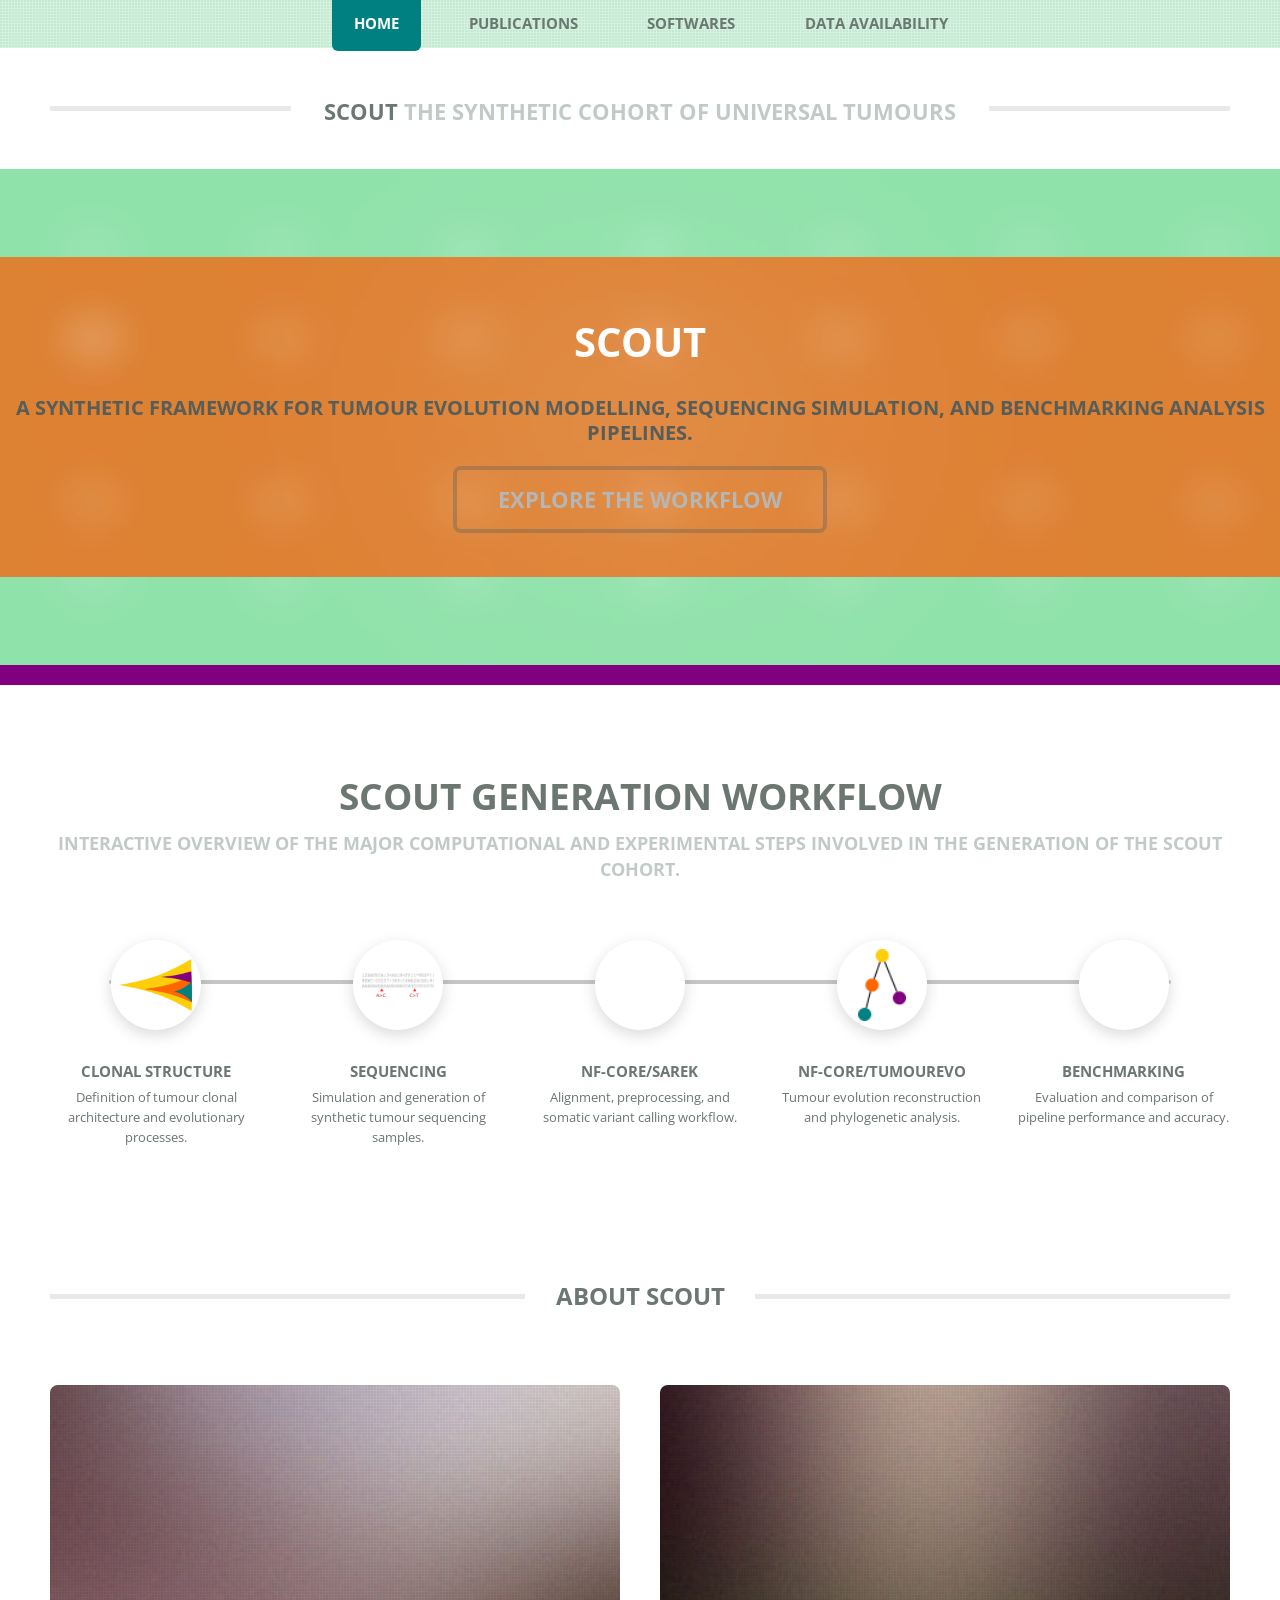
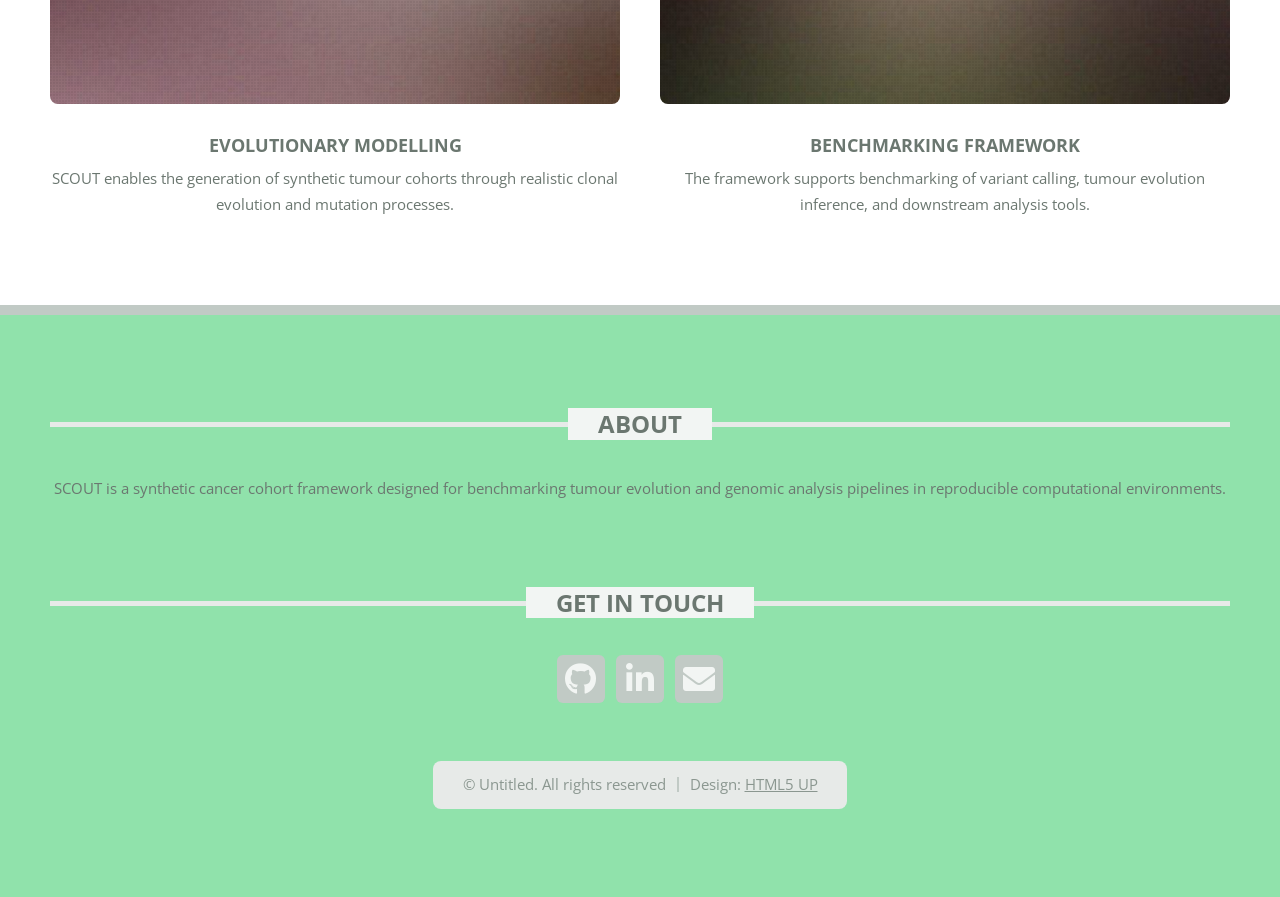
==== index.html @ dc5c005f "add new logo in softwares" ====
<!DOCTYPE HTML>
<!--
	TXT by HTML5 UP
	html5up.net
-->
<html>
	<head>
		<title>The Synthetic Cohort of Universal Tumours (SCOUT)</title>
		<meta charset="utf-8" />
		<meta name="viewport" content="width=device-width, initial-scale=1, user-scalable=no" />
		<link rel="stylesheet" href="assets/css/main.css" />

		<style>

			/* =========================
			   SCOUT Timeline
			========================= */

			.timeline {
				display: flex;
				justify-content: space-between;
				align-items: flex-start;
				position: relative;
				margin-top: 4em;
				margin-bottom: 2em;
				gap: 1em;
				flex-wrap: wrap;
			}

			.timeline::before {
				content: '';
				position: absolute;
				top: 40px;
				left: 5%;
				width: 90%;
				height: 4px;
				background: rgba(87, 93, 89, 0.35);
				z-index: 0;
				border-radius: 10px;
			}

			.timeline-step {
				position: relative;
				z-index: 1;
				width: 18%;
				text-align: center;
			}

			.timeline-step a {
				text-decoration: none;
				color: inherit;
				display: block;
			}

			.circle {
				width: 90px;
				height: 90px;
				margin: 0 auto 1em auto;
				border-radius: 50%;
				background: rgba(255, 255, 255);
				display: flex;
				align-items: center;
				justify-content: center;
				font-size: 2.2em;
				transition: all 0.3s ease;
				box-shadow: 0 5px 15px rgba(0,0,0,0.15);
			}
			.circle img {
				width: 80%;
				height: 80%;
				object-fit: contain;
				display: block;
			}

			.timeline-step:hover .circle {
				transform: translateY(-10px) scale(1.08);
				background: rgba(87, 93, 89, 0.7);
			}

			.timeline-step h3 {
				font-size: 1em;
				margin-bottom: 0.5em;
			}

			.timeline-step p {
				font-size: 0.9em;
				line-height: 1.5em;
			}

			/* Responsive */

			@media screen and (max-width: 980px) {

				.timeline {
					flex-direction: column;
					align-items: center;
				}

				.timeline::before {
					display: none;
				}

				.timeline-step {
					width: 100%;
					max-width: 400px;
					margin-bottom: 2em;
				}
			}

		</style>

	</head>

	<body class="homepage is-preload">

		<div id="page-wrapper">

			<!-- Header -->
			<header id="header">
				<div class="logo container">
					<div>
						<h1>
							<a href="index.html" id="logo">SCOUT</a>
						</h1>
						<p>The Synthetic Cohort of Universal Tumours</p>
					</div>
				</div>
			</header>

			<!-- Nav -->
			<nav id="nav">
				<ul>
					<li class="current"><a href="index.html">Home</a></li>
					<li><a href="publications.html">Publications</a></li>
					<li><a href="softwares.html">Softwares</a></li>
					<li><a href="data-avail.html">Data Availability</a></li>
					<!-- <li><a href="prova-sidebar.html">Pipeline</a></li> -->
				</ul>
			</nav>

			<!-- Banner -->
			<section id="banner">
				<div class="content">
					<h2>SCOUT</h2>
					<p>
						A synthetic framework for tumour evolution modelling,
						sequencing simulation, and benchmarking analysis pipelines.
					</p>

					<a href="#main" class="button scrolly">
						Explore the Workflow
					</a>
				</div>
			</section>

			<!-- Main -->
			<section id="main">

				<div class="container">

					<!-- Intro -->
					<section class="box highlight">

						<header>
							<h2>SCOUT Generation Workflow</h2>

							<p>
								Interactive overview of the major computational and
								experimental steps involved in the generation of
								the SCOUT cohort.
							</p>
						</header>

						<!-- Timeline -->
						<div class="timeline">

							<!-- Step 1 -->
							<div class="timeline-step">
								<a href="softwares.html" target="_blank">

									<div class="circle">
										<img src="images/icon_muller.png" alt="Clonal structure icon">
									</div>

									<h3>Clonal Structure</h3>

									<p>
										Definition of tumour clonal architecture
										and evolutionary processes.
									</p>

								</a>
							</div>

							<!-- Step 2 -->
							<div class="timeline-step">
								<a href="softwares.html" target="_blank">

									<div class="circle">
										<img src="images/fastq_icon.png" alt="Sequencing">
									</div>

									<h3>Sequencing</h3>

									<p>
										Simulation and generation of synthetic
										tumour sequencing samples.
									</p>

								</a>
							</div>

							<!-- Step 3 -->
							<div class="timeline-step">
								<a href="https://nf-co.re/sarek" target="_blank">

									<div class="circle"></div>

									<h3>nf-core/sarek</h3>

									<p>
										Alignment, preprocessing, and
										somatic variant calling workflow.
									</p>

								</a>
							</div>

							<!-- Step 4 -->
							<div class="timeline-step">
								<a href="https://github.com/nf-core/tumourevo" target="_blank">

									<div class="circle">
										<img src="images/clone_tree_icon.png" alt="Clone tree tumourevo">
									</div>

									<h3>nf-core/tumourevo</h3>

									<p>
										Tumour evolution reconstruction
										and phylogenetic analysis.
									</p>

								</a>
							</div>

							<!-- Step 5 -->
							<div class="timeline-step">
								<a href="softwares.html" target="_blank">

									<div class="circle"></div>

									<h3>Benchmarking</h3>

									<p>
										Evaluation and comparison of
										pipeline performance and accuracy.
									</p>

								</a>
							</div>

						</div>

					</section>

					<!-- Additional Info -->
					<section class="box features">

						<h2 class="major">
							<span>About SCOUT</span>
						</h2>

						<div class="row">

							<div class="col-6 col-12-medium">

								<section class="box feature">

									<a href="#" class="image featured">
										<img src="images/pic01.jpg" alt="" />
									</a>

									<h3>Evolutionary Modelling</h3>

									<p>
										SCOUT enables the generation of synthetic tumour cohorts
										through realistic clonal evolution and mutation processes.
									</p>

								</section>

							</div>

							<div class="col-6 col-12-medium">

								<section class="box feature">

									<a href="#" class="image featured">
										<img src="images/pic02.jpg" alt="" />
									</a>

									<h3>Benchmarking Framework</h3>

									<p>
										The framework supports benchmarking of variant calling,
										tumour evolution inference, and downstream analysis tools.
									</p>

								</section>

							</div>

						</div>

					</section>

				</div>

			</section>

			<!-- Footer -->
			<footer id="footer">

				<div class="container">

					<div class="row gtr-200">

						<div class="col-12">

							<section>

								<h2 class="major">
									<span>About</span>
								</h2>

								<p>
									SCOUT is a synthetic cancer cohort framework designed
									for benchmarking tumour evolution and genomic analysis
									pipelines in reproducible computational environments.
								</p>

							</section>

						</div>

						<div class="col-12">

							<section>

								<h2 class="major">
									<span>Get in Touch</span>
								</h2>

								<ul class="contact">

									<li>
										<a class="icon brands fa-github"
										   href="https://github.com/"
										   target="_blank">
											<span class="label">GitHub</span>
										</a>
									</li>

									<li>
										<a class="icon brands fa-linkedin-in"
										   href="#"
										   target="_blank">
											<span class="label">LinkedIn</span>
										</a>
									</li>

									<li>
										<a class="icon solid fa-envelope"
										   href="mailto:your@email.com">
											<span class="label">Email</span>
										</a>
									</li>

								</ul>

							</section>

						</div>

					</div>

					<!-- Copyright -->
						<div id="copyright">
							<ul class="menu">
								<li>&copy; Untitled. All rights reserved</li><li>Design: <a href="http://html5up.net">HTML5 UP</a></li>
							</ul>
						</div>

				</div>

			</footer>

		</div>

		<!-- Scripts -->
		<script src="assets/js/jquery.min.js"></script>
		<script src="assets/js/jquery.dropotron.min.js"></script>
		<script src="assets/js/jquery.scrolly.min.js"></script>
		<script src="assets/js/browser.min.js"></script>
		<script src="assets/js/breakpoints.min.js"></script>
		<script src="assets/js/util.js"></script>
		<script src="assets/js/main.js"></script>

	</body>
</html>
---- assets/css/main.css ----
@import url("fontawesome-all.min.css");
@import url("https://fonts.googleapis.com/css?family=Open+Sans:400,400italic,700,700italic|Open+Sans+Condensed:700");

/*
	TXT by HTML5 UP
	html5up.net | @ajlkn
	Free for personal and commercial use under the CCA 3.0 license (html5up.net/license)
*/

html, body, div, span, applet, object,
iframe, h1, h2, h3, h4, h5, h6, p, blockquote,
pre, a, abbr, acronym, address, big, cite,
code, del, dfn, em, img, ins, kbd, q, s, samp,
small, strike, strong, sub, sup, tt, var, b,
u, i, center, dl, dt, dd, ol, ul, li, fieldset,
form, label, legend, table, caption, tbody,
tfoot, thead, tr, th, td, article, aside,
canvas, details, embed, figure, figcaption,
footer, header, hgroup, menu, nav, output, ruby,
section, summary, time, mark, audio, video {
	margin: 0;
	padding: 0;
	border: 0;
	font-size: 100%;
	font: inherit;
	vertical-align: baseline;}

article, aside, details, figcaption, figure,
footer, header, hgroup, menu, nav, section {
	display: block;}

body {
	line-height: 1;
}

ol, ul {
	list-style: none;
}

blockquote, q {
	quotes: none;
}

	blockquote:before, blockquote:after, q:before, q:after {
		content: '';
		content: none;
	}

table {
	border-collapse: collapse;
	border-spacing: 0;
}

body {
	-webkit-text-size-adjust: none;
}

mark {
	background-color: transparent;
	color: inherit;
}

input::-moz-focus-inner {
	border: 0;
	padding: 0;
}

input, select, textarea {
	-moz-appearance: none;
	-webkit-appearance: none;
	-ms-appearance: none;
	appearance: none;
}

/* Basic */

	html {
		box-sizing: border-box;
	}

	*, *:before, *:after {
		box-sizing: inherit;
	}

	body {
		/* color of the entire page background */
		background: #90e2ab;
	}

		body.is-preload *, body.is-preload *:before, body.is-preload *:after {
			-moz-animation: none !important;
			-webkit-animation: none !important;
			-ms-animation: none !important;
			animation: none !important;
			-moz-transition: none !important;
			-webkit-transition: none !important;
			-ms-transition: none !important;
			transition: none !important;
		}

	body, input, textarea, select {
		font-family: 'Open Sans', sans-serif;
		font-weight: 400;
		color: #6b7770;
		font-size: 13pt;
		line-height: 2em;
	}

	h1, h2, h3, h4, h5, h6 {
		font-family: 'Open Sans Condensed', sans-serif;
		font-weight: 700;
		text-transform: uppercase;
		color: #6b7770;
		margin: 0 0 0.5em 0;
		line-height: 1.3;
	}

	h1 a, h2 a, h3 a, h4 a, h5 a, h6 a {
		text-decoration: none;
		color: inherit;
	}

	h2 {
		font-size: 1.65em;
	}

		h2.major {
			position: relative;
			border-top: solid 5px #e7eae8;
			font-size: 1.65em;
			text-align: center;
			margin: 0 0 3em 0;
			top: 0.775em;
		}

			h2.major span {
				background: #fff;
				position: relative;
				display: inline-block;
				top: -0.775em;
				padding: 0 1.25em 0 1.25em;
			}

	h3, h4 {
		font-size: 1.25em;
	}

	a {
		color: #006376;
		text-decoration: underline;
	}

		a:hover {
			text-decoration: none;
		}

	b, strong {
		font-weight: 700;
		color: #6b7770;
	}

	i, em {
		font-style: italic;
	}

	br.clear {
		clear: both;
	}

	sub {
		position: relative;
		top: 0.5em;
		font-size: 0.8em;
	}

	sup {
		position: relative;
		top: -0.5em;
		font-size: 0.8em;
	}

	hr {
		border: 0;
		border-top: solid 2px #E7EAE8;
		margin: 0 0 3em 0;
	}

	blockquote {
		border-left: solid 5px #E7EAE8;
		padding: 1em 0 1em 1.5em;
		font-style: italic;
	}

	p, ul, ol, dl, table {
		margin-bottom: 3em;
	}

/* Section/Article */

	section, article {
		margin-bottom: 6em;
	}

		section > :last-child, section:last-child, article > :last-child, article:last-child {
			margin-bottom: 0;
		}

	header > p {
		display: block;
		font-family: 'Open Sans Condensed', sans-serif;
		font-weight: 700;
		text-transform: uppercase;
		color: #c1cac5;
	}

/* Container */

	.container {
		margin: 0 auto;
		max-width: 100%;
		width: 64em;
	}

		@media screen and (max-width: 1680px) {

			.container {
				width: 75em;
			}

		}

		@media screen and (max-width: 1280px) {

			.container {
				width: calc(100% - 100px);
			}

		}

		@media screen and (max-width: 980px) {

			.container {
				width: calc(100% - 100px);
			}

		}

		@media screen and (max-width: 736px) {

			.container {
				width: calc(100% - 40px);
			}

		}

		@media screen and (max-width: 360px) {

			.container {
				width: calc(100% - 30px);
			}

		}

/* Row */

	.row {
		display: flex;
		flex-wrap: wrap;
		box-sizing: border-box;
		align-items: stretch;
	}

		.row > * {
			box-sizing: border-box;
		}

		.row.gtr-uniform > * > :last-child {
			margin-bottom: 0;
		}

		.row.aln-left {
			justify-content: flex-start;
		}

		.row.aln-center {
			justify-content: center;
		}

		.row.aln-right {
			justify-content: flex-end;
		}

		.row.aln-top {
			align-items: flex-start;
		}

		.row.aln-middle {
			align-items: center;
		}

		.row.aln-bottom {
			align-items: flex-end;
		}

		.row > .imp {
			order: -1;
		}

		.row > .col-1 {
			width: 8.33333%;
		}

		.row > .off-1 {
			margin-left: 8.33333%;
		}

		.row > .col-2 {
			width: 16.66667%;
		}

		.row > .off-2 {
			margin-left: 16.66667%;
		}

		.row > .col-3 {
			width: 25%;
		}

		.row > .off-3 {
			margin-left: 25%;
		}

		.row > .col-4 {
			width: 33.33333%;
		}

		.row > .off-4 {
			margin-left: 33.33333%;
		}

		.row > .col-5 {
			width: 41.66667%;
		}

		.row > .off-5 {
			margin-left: 41.66667%;
		}

		.row > .col-6 {
			width: 50%;
		}

		.row > .off-6 {
			margin-left: 50%;
		}

		.row > .col-7 {
			width: 58.33333%;
		}

		.row > .off-7 {
			margin-left: 58.33333%;
		}

		.row > .col-8 {
			width: 66.66667%;
		}

		.row > .off-8 {
			margin-left: 66.66667%;
		}

		.row > .col-9 {
			width: 75%;
		}

		.row > .off-9 {
			margin-left: 75%;
		}

		.row > .col-10 {
			width: 83.33333%;
		}

		.row > .off-10 {
			margin-left: 83.33333%;
		}

		.row > .col-11 {
			width: 91.66667%;
		}

		.row > .off-11 {
			margin-left: 91.66667%;
		}

		.row > .col-12 {
			width: 100%;
		}

		.row > .off-12 {
			margin-left: 100%;
		}

		.row.gtr-0 {
			margin-top: 0px;
			margin-left: 0px;
		}

			.row.gtr-0 > * {
				padding: 0px 0 0 0px;
			}

			.row.gtr-0.gtr-uniform {
				margin-top: 0px;
			}

				.row.gtr-0.gtr-uniform > * {
					padding-top: 0px;
				}

		.row.gtr-25 {
			margin-top: -12.5px;
			margin-left: -12.5px;
		}

			.row.gtr-25 > * {
				padding: 12.5px 0 0 12.5px;
			}

			.row.gtr-25.gtr-uniform {
				margin-top: -12.5px;
			}

				.row.gtr-25.gtr-uniform > * {
					padding-top: 12.5px;
				}

		.row.gtr-50 {
			margin-top: -25px;
			margin-left: -25px;
		}

			.row.gtr-50 > * {
				padding: 25px 0 0 25px;
			}

			.row.gtr-50.gtr-uniform {
				margin-top: -25px;
			}

				.row.gtr-50.gtr-uniform > * {
					padding-top: 25px;
				}

		.row {
			margin-top: -50px;
			margin-left: -50px;
		}

			.row > * {
				padding: 50px 0 0 50px;
			}

			.row.gtr-uniform {
				margin-top: -50px;
			}

				.row.gtr-uniform > * {
					padding-top: 50px;
				}

		.row.gtr-150 {
			margin-top: -75px;
			margin-left: -75px;
		}

			.row.gtr-150 > * {
				padding: 75px 0 0 75px;
			}

			.row.gtr-150.gtr-uniform {
				margin-top: -75px;
			}

				.row.gtr-150.gtr-uniform > * {
					padding-top: 75px;
				}

		.row.gtr-200 {
			margin-top: -100px;
			margin-left: -100px;
		}

			.row.gtr-200 > * {
				padding: 100px 0 0 100px;
			}

			.row.gtr-200.gtr-uniform {
				margin-top: -100px;
			}

				.row.gtr-200.gtr-uniform > * {
					padding-top: 100px;
				}

		@media screen and (max-width: 1680px) {

			.row {
				display: flex;
				flex-wrap: wrap;
				box-sizing: border-box;
				align-items: stretch;
			}

				.row > * {
					box-sizing: border-box;
				}

				.row.gtr-uniform > * > :last-child {
					margin-bottom: 0;
				}

				.row.aln-left {
					justify-content: flex-start;
				}

				.row.aln-center {
					justify-content: center;
				}

				.row.aln-right {
					justify-content: flex-end;
				}

				.row.aln-top {
					align-items: flex-start;
				}

				.row.aln-middle {
					align-items: center;
				}

				.row.aln-bottom {
					align-items: flex-end;
				}

				.row > .imp-xlarge {
					order: -1;
				}

				.row > .col-1-xlarge {
					width: 8.33333%;
				}

				.row > .off-1-xlarge {
					margin-left: 8.33333%;
				}

				.row > .col-2-xlarge {
					width: 16.66667%;
				}

				.row > .off-2-xlarge {
					margin-left: 16.66667%;
				}

				.row > .col-3-xlarge {
					width: 25%;
				}

				.row > .off-3-xlarge {
					margin-left: 25%;
				}

				.row > .col-4-xlarge {
					width: 33.33333%;
				}

				.row > .off-4-xlarge {
					margin-left: 33.33333%;
				}

				.row > .col-5-xlarge {
					width: 41.66667%;
				}

				.row > .off-5-xlarge {
					margin-left: 41.66667%;
				}

				.row > .col-6-xlarge {
					width: 50%;
				}

				.row > .off-6-xlarge {
					margin-left: 50%;
				}

				.row > .col-7-xlarge {
					width: 58.33333%;
				}

				.row > .off-7-xlarge {
					margin-left: 58.33333%;
				}

				.row > .col-8-xlarge {
					width: 66.66667%;
				}

				.row > .off-8-xlarge {
					margin-left: 66.66667%;
				}

				.row > .col-9-xlarge {
					width: 75%;
				}

				.row > .off-9-xlarge {
					margin-left: 75%;
				}

				.row > .col-10-xlarge {
					width: 83.33333%;
				}

				.row > .off-10-xlarge {
					margin-left: 83.33333%;
				}

				.row > .col-11-xlarge {
					width: 91.66667%;
				}

				.row > .off-11-xlarge {
					margin-left: 91.66667%;
				}

				.row > .col-12-xlarge {
					width: 100%;
				}

				.row > .off-12-xlarge {
					margin-left: 100%;
				}

				.row.gtr-0 {
					margin-top: 0px;
					margin-left: 0px;
				}

					.row.gtr-0 > * {
						padding: 0px 0 0 0px;
					}

					.row.gtr-0.gtr-uniform {
						margin-top: 0px;
					}

						.row.gtr-0.gtr-uniform > * {
							padding-top: 0px;
						}

				.row.gtr-25 {
					margin-top: -12.5px;
					margin-left: -12.5px;
				}

					.row.gtr-25 > * {
						padding: 12.5px 0 0 12.5px;
					}

					.row.gtr-25.gtr-uniform {
						margin-top: -12.5px;
					}

						.row.gtr-25.gtr-uniform > * {
							padding-top: 12.5px;
						}

				.row.gtr-50 {
					margin-top: -25px;
					margin-left: -25px;
				}

					.row.gtr-50 > * {
						padding: 25px 0 0 25px;
					}

					.row.gtr-50.gtr-uniform {
						margin-top: -25px;
					}

						.row.gtr-50.gtr-uniform > * {
							padding-top: 25px;
						}

				.row {
					margin-top: -50px;
					margin-left: -50px;
				}

					.row > * {
						padding: 50px 0 0 50px;
					}

					.row.gtr-uniform {
						margin-top: -50px;
					}

						.row.gtr-uniform > * {
							padding-top: 50px;
						}

				.row.gtr-150 {
					margin-top: -75px;
					margin-left: -75px;
				}

					.row.gtr-150 > * {
						padding: 75px 0 0 75px;
					}

					.row.gtr-150.gtr-uniform {
						margin-top: -75px;
					}

						.row.gtr-150.gtr-uniform > * {
							padding-top: 75px;
						}

				.row.gtr-200 {
					margin-top: -100px;
					margin-left: -100px;
				}

					.row.gtr-200 > * {
						padding: 100px 0 0 100px;
					}

					.row.gtr-200.gtr-uniform {
						margin-top: -100px;
					}

						.row.gtr-200.gtr-uniform > * {
							padding-top: 100px;
						}

		}

		@media screen and (max-width: 1280px) {

			.row {
				display: flex;
				flex-wrap: wrap;
				box-sizing: border-box;
				align-items: stretch;
			}

				.row > * {
					box-sizing: border-box;
				}

				.row.gtr-uniform > * > :last-child {
					margin-bottom: 0;
				}

				.row.aln-left {
					justify-content: flex-start;
				}

				.row.aln-center {
					justify-content: center;
				}

				.row.aln-right {
					justify-content: flex-end;
				}

				.row.aln-top {
					align-items: flex-start;
				}

				.row.aln-middle {
					align-items: center;
				}

				.row.aln-bottom {
					align-items: flex-end;
				}

				.row > .imp-large {
					order: -1;
				}

				.row > .col-1-large {
					width: 8.33333%;
				}

				.row > .off-1-large {
					margin-left: 8.33333%;
				}

				.row > .col-2-large {
					width: 16.66667%;
				}

				.row > .off-2-large {
					margin-left: 16.66667%;
				}

				.row > .col-3-large {
					width: 25%;
				}

				.row > .off-3-large {
					margin-left: 25%;
				}

				.row > .col-4-large {
					width: 33.33333%;
				}

				.row > .off-4-large {
					margin-left: 33.33333%;
				}

				.row > .col-5-large {
					width: 41.66667%;
				}

				.row > .off-5-large {
					margin-left: 41.66667%;
				}

				.row > .col-6-large {
					width: 50%;
				}

				.row > .off-6-large {
					margin-left: 50%;
				}

				.row > .col-7-large {
					width: 58.33333%;
				}

				.row > .off-7-large {
					margin-left: 58.33333%;
				}

				.row > .col-8-large {
					width: 66.66667%;
				}

				.row > .off-8-large {
					margin-left: 66.66667%;
				}

				.row > .col-9-large {
					width: 75%;
				}

				.row > .off-9-large {
					margin-left: 75%;
				}

				.row > .col-10-large {
					width: 83.33333%;
				}

				.row > .off-10-large {
					margin-left: 83.33333%;
				}

				.row > .col-11-large {
					width: 91.66667%;
				}

				.row > .off-11-large {
					margin-left: 91.66667%;
				}

				.row > .col-12-large {
					width: 100%;
				}

				.row > .off-12-large {
					margin-left: 100%;
				}

				.row.gtr-0 {
					margin-top: 0px;
					margin-left: 0px;
				}

					.row.gtr-0 > * {
						padding: 0px 0 0 0px;
					}

					.row.gtr-0.gtr-uniform {
						margin-top: 0px;
					}

						.row.gtr-0.gtr-uniform > * {
							padding-top: 0px;
						}

				.row.gtr-25 {
					margin-top: -10px;
					margin-left: -10px;
				}

					.row.gtr-25 > * {
						padding: 10px 0 0 10px;
					}

					.row.gtr-25.gtr-uniform {
						margin-top: -10px;
					}

						.row.gtr-25.gtr-uniform > * {
							padding-top: 10px;
						}

				.row.gtr-50 {
					margin-top: -20px;
					margin-left: -20px;
				}

					.row.gtr-50 > * {
						padding: 20px 0 0 20px;
					}

					.row.gtr-50.gtr-uniform {
						margin-top: -20px;
					}

						.row.gtr-50.gtr-uniform > * {
							padding-top: 20px;
						}

				.row {
					margin-top: -40px;
					margin-left: -40px;
				}

					.row > * {
						padding: 40px 0 0 40px;
					}

					.row.gtr-uniform {
						margin-top: -40px;
					}

						.row.gtr-uniform > * {
							padding-top: 40px;
						}

				.row.gtr-150 {
					margin-top: -60px;
					margin-left: -60px;
				}

					.row.gtr-150 > * {
						padding: 60px 0 0 60px;
					}

					.row.gtr-150.gtr-uniform {
						margin-top: -60px;
					}

						.row.gtr-150.gtr-uniform > * {
							padding-top: 60px;
						}

				.row.gtr-200 {
					margin-top: -80px;
					margin-left: -80px;
				}

					.row.gtr-200 > * {
						padding: 80px 0 0 80px;
					}

					.row.gtr-200.gtr-uniform {
						margin-top: -80px;
					}

						.row.gtr-200.gtr-uniform > * {
							padding-top: 80px;
						}

		}

		@media screen and (max-width: 980px) {

			.row {
				display: flex;
				flex-wrap: wrap;
				box-sizing: border-box;
				align-items: stretch;
			}

				.row > * {
					box-sizing: border-box;
				}

				.row.gtr-uniform > * > :last-child {
					margin-bottom: 0;
				}

				.row.aln-left {
					justify-content: flex-start;
				}

				.row.aln-center {
					justify-content: center;
				}

				.row.aln-right {
					justify-content: flex-end;
				}

				.row.aln-top {
					align-items: flex-start;
				}

				.row.aln-middle {
					align-items: center;
				}

				.row.aln-bottom {
					align-items: flex-end;
				}

				.row > .imp-medium {
					order: -1;
				}

				.row > .col-1-medium {
					width: 8.33333%;
				}

				.row > .off-1-medium {
					margin-left: 8.33333%;
				}

				.row > .col-2-medium {
					width: 16.66667%;
				}

				.row > .off-2-medium {
					margin-left: 16.66667%;
				}

				.row > .col-3-medium {
					width: 25%;
				}

				.row > .off-3-medium {
					margin-left: 25%;
				}

				.row > .col-4-medium {
					width: 33.33333%;
				}

				.row > .off-4-medium {
					margin-left: 33.33333%;
				}

				.row > .col-5-medium {
					width: 41.66667%;
				}

				.row > .off-5-medium {
					margin-left: 41.66667%;
				}

				.row > .col-6-medium {
					width: 50%;
				}

				.row > .off-6-medium {
					margin-left: 50%;
				}

				.row > .col-7-medium {
					width: 58.33333%;
				}

				.row > .off-7-medium {
					margin-left: 58.33333%;
				}

				.row > .col-8-medium {
					width: 66.66667%;
				}

				.row > .off-8-medium {
					margin-left: 66.66667%;
				}

				.row > .col-9-medium {
					width: 75%;
				}

				.row > .off-9-medium {
					margin-left: 75%;
				}

				.row > .col-10-medium {
					width: 83.33333%;
				}

				.row > .off-10-medium {
					margin-left: 83.33333%;
				}

				.row > .col-11-medium {
					width: 91.66667%;
				}

				.row > .off-11-medium {
					margin-left: 91.66667%;
				}

				.row > .col-12-medium {
					width: 100%;
				}

				.row > .off-12-medium {
					margin-left: 100%;
				}

				.row.gtr-0 {
					margin-top: 0px;
					margin-left: 0px;
				}

					.row.gtr-0 > * {
						padding: 0px 0 0 0px;
					}

					.row.gtr-0.gtr-uniform {
						margin-top: 0px;
					}

						.row.gtr-0.gtr-uniform > * {
							padding-top: 0px;
						}

				.row.gtr-25 {
					margin-top: -12.5px;
					margin-left: -12.5px;
				}

					.row.gtr-25 > * {
						padding: 12.5px 0 0 12.5px;
					}

					.row.gtr-25.gtr-uniform {
						margin-top: -12.5px;
					}

						.row.gtr-25.gtr-uniform > * {
							padding-top: 12.5px;
						}

				.row.gtr-50 {
					margin-top: -25px;
					margin-left: -25px;
				}

					.row.gtr-50 > * {
						padding: 25px 0 0 25px;
					}

					.row.gtr-50.gtr-uniform {
						margin-top: -25px;
					}

						.row.gtr-50.gtr-uniform > * {
							padding-top: 25px;
						}

				.row {
					margin-top: -50px;
					margin-left: -50px;
				}

					.row > * {
						padding: 50px 0 0 50px;
					}

					.row.gtr-uniform {
						margin-top: -50px;
					}

						.row.gtr-uniform > * {
							padding-top: 50px;
						}

				.row.gtr-150 {
					margin-top: -75px;
					margin-left: -75px;
				}

					.row.gtr-150 > * {
						padding: 75px 0 0 75px;
					}

					.row.gtr-150.gtr-uniform {
						margin-top: -75px;
					}

						.row.gtr-150.gtr-uniform > * {
							padding-top: 75px;
						}

				.row.gtr-200 {
					margin-top: -100px;
					margin-left: -100px;
				}

					.row.gtr-200 > * {
						padding: 100px 0 0 100px;
					}

					.row.gtr-200.gtr-uniform {
						margin-top: -100px;
					}

						.row.gtr-200.gtr-uniform > * {
							padding-top: 100px;
						}

		}

		@media screen and (max-width: 736px) {

			.row {
				display: flex;
				flex-wrap: wrap;
				box-sizing: border-box;
				align-items: stretch;
			}

				.row > * {
					box-sizing: border-box;
				}

				.row.gtr-uniform > * > :last-child {
					margin-bottom: 0;
				}

				.row.aln-left {
					justify-content: flex-start;
				}

				.row.aln-center {
					justify-content: center;
				}

				.row.aln-right {
					justify-content: flex-end;
				}

				.row.aln-top {
					align-items: flex-start;
				}

				.row.aln-middle {
					align-items: center;
				}

				.row.aln-bottom {
					align-items: flex-end;
				}

				.row > .imp-small {
					order: -1;
				}

				.row > .col-1-small {
					width: 8.33333%;
				}

				.row > .off-1-small {
					margin-left: 8.33333%;
				}

				.row > .col-2-small {
					width: 16.66667%;
				}

				.row > .off-2-small {
					margin-left: 16.66667%;
				}

				.row > .col-3-small {
					width: 25%;
				}

				.row > .off-3-small {
					margin-left: 25%;
				}

				.row > .col-4-small {
					width: 33.33333%;
				}

				.row > .off-4-small {
					margin-left: 33.33333%;
				}

				.row > .col-5-small {
					width: 41.66667%;
				}

				.row > .off-5-small {
					margin-left: 41.66667%;
				}

				.row > .col-6-small {
					width: 50%;
				}

				.row > .off-6-small {
					margin-left: 50%;
				}

				.row > .col-7-small {
					width: 58.33333%;
				}

				.row > .off-7-small {
					margin-left: 58.33333%;
				}

				.row > .col-8-small {
					width: 66.66667%;
				}

				.row > .off-8-small {
					margin-left: 66.66667%;
				}

				.row > .col-9-small {
					width: 75%;
				}

				.row > .off-9-small {
					margin-left: 75%;
				}

				.row > .col-10-small {
					width: 83.33333%;
				}

				.row > .off-10-small {
					margin-left: 83.33333%;
				}

				.row > .col-11-small {
					width: 91.66667%;
				}

				.row > .off-11-small {
					margin-left: 91.66667%;
				}

				.row > .col-12-small {
					width: 100%;
				}

				.row > .off-12-small {
					margin-left: 100%;
				}

				.row.gtr-0 {
					margin-top: 0px;
					margin-left: 0px;
				}

					.row.gtr-0 > * {
						padding: 0px 0 0 0px;
					}

					.row.gtr-0.gtr-uniform {
						margin-top: 0px;
					}

						.row.gtr-0.gtr-uniform > * {
							padding-top: 0px;
						}

				.row.gtr-25 {
					margin-top: -5px;
					margin-left: -5px;
				}

					.row.gtr-25 > * {
						padding: 5px 0 0 5px;
					}

					.row.gtr-25.gtr-uniform {
						margin-top: -5px;
					}

						.row.gtr-25.gtr-uniform > * {
							padding-top: 5px;
						}

				.row.gtr-50 {
					margin-top: -10px;
					margin-left: -10px;
				}

					.row.gtr-50 > * {
						padding: 10px 0 0 10px;
					}

					.row.gtr-50.gtr-uniform {
						margin-top: -10px;
					}

						.row.gtr-50.gtr-uniform > * {
							padding-top: 10px;
						}

				.row {
					margin-top: -20px;
					margin-left: -20px;
				}

					.row > * {
						padding: 20px 0 0 20px;
					}

					.row.gtr-uniform {
						margin-top: -20px;
					}

						.row.gtr-uniform > * {
							padding-top: 20px;
						}

				.row.gtr-150 {
					margin-top: -30px;
					margin-left: -30px;
				}

					.row.gtr-150 > * {
						padding: 30px 0 0 30px;
					}

					.row.gtr-150.gtr-uniform {
						margin-top: -30px;
					}

						.row.gtr-150.gtr-uniform > * {
							padding-top: 30px;
						}

				.row.gtr-200 {
					margin-top: -40px;
					margin-left: -40px;
				}

					.row.gtr-200 > * {
						padding: 40px 0 0 40px;
					}

					.row.gtr-200.gtr-uniform {
						margin-top: -40px;
					}

						.row.gtr-200.gtr-uniform > * {
							padding-top: 40px;
						}

		}

		@media screen and (max-width: 360px) {

			.row {
				display: flex;
				flex-wrap: wrap;
				box-sizing: border-box;
				align-items: stretch;
			}

				.row > * {
					box-sizing: border-box;
				}

				.row.gtr-uniform > * > :last-child {
					margin-bottom: 0;
				}

				.row.aln-left {
					justify-content: flex-start;
				}

				.row.aln-center {
					justify-content: center;
				}

				.row.aln-right {
					justify-content: flex-end;
				}

				.row.aln-top {
					align-items: flex-start;
				}

				.row.aln-middle {
					align-items: center;
				}

				.row.aln-bottom {
					align-items: flex-end;
				}

				.row > .imp-xsmall {
					order: -1;
				}

				.row > .col-1-xsmall {
					width: 8.33333%;
				}

				.row > .off-1-xsmall {
					margin-left: 8.33333%;
				}

				.row > .col-2-xsmall {
					width: 16.66667%;
				}

				.row > .off-2-xsmall {
					margin-left: 16.66667%;
				}

				.row > .col-3-xsmall {
					width: 25%;
				}

				.row > .off-3-xsmall {
					margin-left: 25%;
				}

				.row > .col-4-xsmall {
					width: 33.33333%;
				}

				.row > .off-4-xsmall {
					margin-left: 33.33333%;
				}

				.row > .col-5-xsmall {
					width: 41.66667%;
				}

				.row > .off-5-xsmall {
					margin-left: 41.66667%;
				}

				.row > .col-6-xsmall {
					width: 50%;
				}

				.row > .off-6-xsmall {
					margin-left: 50%;
				}

				.row > .col-7-xsmall {
					width: 58.33333%;
				}

				.row > .off-7-xsmall {
					margin-left: 58.33333%;
				}

				.row > .col-8-xsmall {
					width: 66.66667%;
				}

				.row > .off-8-xsmall {
					margin-left: 66.66667%;
				}

				.row > .col-9-xsmall {
					width: 75%;
				}

				.row > .off-9-xsmall {
					margin-left: 75%;
				}

				.row > .col-10-xsmall {
					width: 83.33333%;
				}

				.row > .off-10-xsmall {
					margin-left: 83.33333%;
				}

				.row > .col-11-xsmall {
					width: 91.66667%;
				}

				.row > .off-11-xsmall {
					margin-left: 91.66667%;
				}

				.row > .col-12-xsmall {
					width: 100%;
				}

				.row > .off-12-xsmall {
					margin-left: 100%;
				}

				.row.gtr-0 {
					margin-top: 0px;
					margin-left: 0px;
				}

					.row.gtr-0 > * {
						padding: 0px 0 0 0px;
					}

					.row.gtr-0.gtr-uniform {
						margin-top: 0px;
					}

						.row.gtr-0.gtr-uniform > * {
							padding-top: 0px;
						}

				.row.gtr-25 {
					margin-top: -3.75px;
					margin-left: -3.75px;
				}

					.row.gtr-25 > * {
						padding: 3.75px 0 0 3.75px;
					}

					.row.gtr-25.gtr-uniform {
						margin-top: -3.75px;
					}

						.row.gtr-25.gtr-uniform > * {
							padding-top: 3.75px;
						}

				.row.gtr-50 {
					margin-top: -7.5px;
					margin-left: -7.5px;
				}

					.row.gtr-50 > * {
						padding: 7.5px 0 0 7.5px;
					}

					.row.gtr-50.gtr-uniform {
						margin-top: -7.5px;
					}

						.row.gtr-50.gtr-uniform > * {
							padding-top: 7.5px;
						}

				.row {
					margin-top: -15px;
					margin-left: -15px;
				}

					.row > * {
						padding: 15px 0 0 15px;
					}

					.row.gtr-uniform {
						margin-top: -15px;
					}

						.row.gtr-uniform > * {
							padding-top: 15px;
						}

				.row.gtr-150 {
					margin-top: -22.5px;
					margin-left: -22.5px;
				}

					.row.gtr-150 > * {
						padding: 22.5px 0 0 22.5px;
					}

					.row.gtr-150.gtr-uniform {
						margin-top: -22.5px;
					}

						.row.gtr-150.gtr-uniform > * {
							padding-top: 22.5px;
						}

				.row.gtr-200 {
					margin-top: -30px;
					margin-left: -30px;
				}

					.row.gtr-200 > * {
						padding: 30px 0 0 30px;
					}

					.row.gtr-200.gtr-uniform {
						margin-top: -30px;
					}

						.row.gtr-200.gtr-uniform > * {
							padding-top: 30px;
						}

		}

/* Image */

	.image {
		position: relative;
		display: inline-block;
		border-radius: 8px;
	}

		.image img {
			display: block;
			width: 100%;
			border-radius: 8px;
		}

		.image:before {
			content: '';
			position: absolute;
			left: 0;
			top: 0;
			width: 100%;
			height: 100%;
			background: url("images/overlay.png");
			border-radius: 8px;
		}

		.image.fit {
			display: block;
			width: 100%;
		}

		.image.featured {
			display: block;
			width: 100%;
			margin: 0 0 2em 0;
		}

		.image.left {
			float: left;
			margin: 0 2em 2em 0;
		}

		.image.centered {
			display: block;
			margin: 0 0 2em 0;
		}

			.image.centered img {
				margin: 0 auto;
				width: auto;
			}

/* Button */

	input[type="button"],
	input[type="submit"],
	input[type="reset"],
	button,
	.button {
		-webkit-appearance: none;
		display: inline-block;
		font-family: 'Open Sans Condensed', sans-serif;
		font-weight: 700;
		text-transform: uppercase;
		text-decoration: none;
		background: #b1ddab;
		color: #fff;
		border: 0;
		line-height: 1em;
		border-radius: 8px;
		outline: 0;
		cursor: pointer;
		-moz-transition: background-color .2s ease-in-out;
		-webkit-transition: background-color .2s ease-in-out;
		-o-transition: background-color .2s ease-in-out;
		-ms-transition: background-color .2s ease-in-out;
		transition: background-color .2s ease-in-out;
		font-size: 1.25em;
		padding: 0.85em 1.85em;
		text-align: center;
	}

		input[type="button"]:hover,
		input[type="submit"]:hover,
		input[type="reset"]:hover,
		button:hover,
		.button:hover {
			background: #c1edbb;
		}

		input[type="button"]:active,
		input[type="submit"]:active,
		input[type="reset"]:active,
		button:active,
		.button:active {
			background: #a1cd9b;
		}

		input[type="button"].alt,
		input[type="submit"].alt,
		input[type="reset"].alt,
		button.alt,
		.button.alt {
			background: #c1cac5;
		}

			input[type="button"].alt:hover,
			input[type="submit"].alt:hover,
			input[type="reset"].alt:hover,
			button.alt:hover,
			.button.alt:hover {
				background: #ccd5d0;
			}

			input[type="button"].alt:active,
			input[type="submit"].alt:active,
			input[type="reset"].alt:active,
			button.alt:active,
			.button.alt:active {
				background: #b1bab5;
			}

		input[type="button"].large,
		input[type="submit"].large,
		input[type="reset"].large,
		button.large,
		.button.large {
			font-size: 1.65em;
		}

/* List */

	ul {
		list-style: disc;
		padding-left: 1em;
	}

		ul li {
			padding-left: 0.5em;
		}

	ol {
		list-style: decimal;
		padding-left: 1.25em;
	}

		ol li {
			padding-left: 0.25em;
		}

/* Divided */

	ul.divided {
		list-style: none;
		padding-left: 0;
	}

		ul.divided > li {
			border-top: solid 2px #e7eae8;
			padding-top: 2.35em;
			margin-top: 2.35em;
			padding-left: 0;
		}

			ul.divided > li:first-child {
				border-top: 0;
				padding-top: 0;
				margin-top: 0;
			}

/* Actions */

	ul.actions {
		list-style: none;
		padding-left: 0;
		text-align: center;
		margin: 2em 0 0 0;
	}

		ul.actions li {
			display: inline-block;
			margin: 0 0 0 1em;
			padding-left: 0;
		}

			ul.actions li:first-child {
				margin-left: 0;
			}

/* Contact */

	ul.contact {
		list-style: none;
		padding-left: 0;
		cursor: default;
	}

		ul.contact li {
			-moz-transition: top .15s ease-in-out;
			-webkit-transition: top .15s ease-in-out;
			-ms-transition: top .15s ease-in-out;
			transition: top .15s ease-in-out;
			position: relative;
			display: inline-block;
			margin: 0 0.25em 0 0.25em;
			top: 0;
			padding-left: 0;
		}

			ul.contact li a {
				-moz-transition: background-color .2s ease-in-out;
				-webkit-transition: background-color .2s ease-in-out;
				-ms-transition: background-color .2s ease-in-out;
				transition: background-color .2s ease-in-out;
				display: block;
				position: relative;
				width: 48px;
				height: 48px;
				border-radius: 6px;
				outline: 0;
				background: #c1cac5;
				text-align: center;
			}

				ul.contact li a:before {
					color: #f2f5f3;
					font-size: 32px;
					line-height: 48px;
				}

			ul.contact li:hover {
				top: -5px;
			}

				ul.contact li:hover a.fa-facebook {
					background-color: #3C5A98;
				}

				ul.contact li:hover a.fa-twitter {
					background-color: #2DAAE4;
				}

				ul.contact li:hover a.fa-dribbble {
					background-color: #C4376B;
				}

				ul.contact li:hover a.fa-linkedin {
					background-color: #006599;
				}

				ul.contact li:hover a.fa-instagram {
					background-color: #2E5E86;
				}

				ul.contact li:hover a.fa-google-plus {
					background-color: #DA2713;
				}

			ul.contact li:active {
				top: 0;
			}

/* Special */

	ul.special {
		list-style: none;
		padding-left: 0;
		cursor: default;
		position: relative;
		margin: -2em 0 4em -2em;
	}

		ul.special li {
			-moz-transition: top .15s ease-in-out;
			-webkit-transition: top .15s ease-in-out;
			-ms-transition: top .15s ease-in-out;
			transition: top .15s ease-in-out;
			position: relative;
			display: inline-block;
			top: 0;
			padding: 2em 0 0 2em;
		}

			ul.special li a {
				display: block;
				outline: 0;
			}

				ul.special li a:before {
					-moz-transition: background-color .2s ease-in-out;
					-webkit-transition: background-color .2s ease-in-out;
					-ms-transition: background-color .2s ease-in-out;
					transition: background-color .2s ease-in-out;
					display: block;
					text-align: center;
					background: #c1cac5;
					border-radius: 100%;
					width: 2.25em;
					height: 2.25em;
					line-height: 2.175em;
					font-size: 5em;
					color: #fff;
				}

			ul.special li:hover {
				top: -1em;
			}

				ul.special li:hover a:before {
					background: #b9d2ce;
				}

/* Meta */

	ul.meta {
		font-size: 0.85em;
		color: #a1aaa5;
		list-style: none;
		padding-left: 0;
	}

		ul.meta li {
			position: relative;
			display: inline-block;
			margin-left: 1em;
			padding-left: 0;
		}

			ul.meta li a {
				color: inherit;
				outline: 0;
			}

			ul.meta li:first-child {
				margin-left: 0;
			}

			ul.meta li:before {
				opacity: 0.5;
				cursor: default;
				margin-right: 0.5em;
			}

/* Menu */

	ul.menu {
		list-style: none;
		padding-left: 0;
	}

		ul.menu li {
			border-left: solid 1px #E7EAE8;
			display: inline-block;
			padding: 0 0 0 0.75em;
			margin: 0 0 0 0.75em;
		}

			ul.menu li:first-child {
				border-left: 0;
				margin-left: 0;
				padding-left: 0;
			}

/* Forms */

	form label {
		display: block;
		margin: 0 0 1em 0;
		font-family: 'Open Sans Condensed', sans-serif;
		font-weight: 700;
		text-transform: uppercase;
		color: #6b7770;
	}

	form input[type="text"],
	form input[type="email"],
	form input[type="password"],
	form select,
	form textarea {
		-webkit-appearance: none;
		display: block;
		width: 100%;
		border-radius: 8px;
		border: solid 2px #E7EAE8;
	}

		form input[type="text"]:focus,
		form input[type="email"]:focus,
		form input[type="password"]:focus,
		form select:focus,
		form textarea:focus {
			border-color: #ff6600ff;
		}

	form input[type="text"],
	form input[type="email"],
	form input[type="password"],
	form select {
		line-height: 3em;
		padding: 0 1em;
	}

	form textarea {
		min-height: 9em;
		padding: 1em;
	}

	form ::-webkit-input-placeholder {
		color: #555 !important;
	}

	form :-moz-placeholder {
		color: #555 !important;
	}

	form ::-moz-placeholder {
		color: #555 !important;
	}

	form :-ms-input-placeholder {
		color: #555 !important;
	}

	form ::-moz-focus-inner {
		border: 0;
	}

/* Tables */

	table {
		width: 100%;
	}

		table.default {
			width: 100%;
		}

			table.default tr {
				border-top: solid 2px #E7EAE8;
			}

				table.default tr:first-child {
					border-top: 0;
				}

			table.default td {
				padding: 0.5em 1em 0.5em 1em;
			}

			table.default th {
				text-align: left;
				padding: 0.5em 1em 0.5em 1em;
				margin: 0 0 1em 0;
				font-family: 'Open Sans Condensed', sans-serif;
				font-weight: 700;
				text-transform: uppercase;
				color: #6b7770;
			}

			table.default thead {
				background: #E7EAE8;
				color: #fff;
			}

/* Box */

	.box.highlight {
		text-align: center;
	}

		.box.highlight h2 {
			font-size: 3em;
			margin: 0 0 0.25em 0;
		}

		.box.highlight header > p {
			font-size: 1.65em;
			margin: 0 0 1.5em 0;
		}

	.box.feature {
		text-align: center;
	}

	.box.post header {
		margin: 0 0 2.5em 0;
	}

	.box.post h3 {
		font-size: 3em;
		margin: 0 0 0.25em 0;
	}

	.box.post header > p {
		font-size: 1.65em;
		margin: 0 0 0.5em 0;
	}

	.box.post ul.meta {
		margin: 0 0 0.5em 0;
	}

	.box.post-summary h3 {
		line-height: 1em;
		margin: 0 0 0.75em 0;
	}

	.box.post-summary .meta {
		margin: 0;
		line-height: 1em;
	}

	.box.page-content header {
		margin: 0 0 2.5em 0;
	}

	.box.page-content h2 {
		font-size: 3em;
		margin: 0 0 0.5em 0;
	}

	.box.page-content header > p {
		font-size: 1.65em;
		margin: 0 0 0.5em 0;
	}

	.box.page-content ul.meta {
		margin: 0 0 0.5em 0;
	}

/* Icons */

	.icon {
		text-decoration: none;
		position: relative;
		text-decoration: none;
	}

		.icon:before {
			-moz-osx-font-smoothing: grayscale;
			-webkit-font-smoothing: antialiased;
			display: inline-block;
			font-style: normal;
			font-variant: normal;
			text-rendering: auto;
			line-height: 1;
			text-transform: none !important;
			font-family: 'Font Awesome 5 Free';
			font-weight: 400;
		}

		.icon:before {
			line-height: inherit;
		}

		.icon > .label {
			display: none;
		}

		.icon.solid:before {
			font-weight: 900;
		}

		.icon.brands:before {
			font-family: 'Font Awesome 5 Brands';
		}

/* Page Wrapper */

	#page-wrapper > section {
		margin-bottom: 0;
	}

/* Header */

	#header {
		text-align: center;
		font-size: 2em;
		font-family: 'Open Sans Condensed', sans-serif;
		font-weight: 700;
		text-transform: uppercase;
		padding: 2em 0;
		background: #fff;
		margin: 0 auto;
	}

		#header .logo {
			position: relative;
			text-align: center;
			border-top: solid 5px #e7eae8;
			top: 0.65em;
		}

			#header .logo div {
				background: #fff;
				position: relative;
				display: inline-block;
				padding: 0 1.5em 0 1.5em;
				top: -0.65em;
			}

			#header .logo h1 {
				display: inline;
			}

			#header .logo p {
				display: inline;
				color: #C1CAC5;
			}

/* Nav */

	body {
		padding-top: 3.25em;
	}

	#nav {
		position: fixed;
		top: 0;
		left: 0;
		z-index: 1000;
		background-color: rgba(255, 255, 255, 0.6);
		background-image: url("images/overlay.png");
		width: 100%;
		height: 3.25em;
		line-height: 3.25em;
		text-align: center;
		font-family: 'Open Sans Condensed', sans-serif;
		font-weight: 700;
		text-transform: uppercase;
		cursor: default;
	}

		#nav ul {
			position: relative;
			z-index: 1001;
		}

		#nav li {
			display: inline-block;
			margin: 0 0.5em 0 0.5em;
			top: 0;
			position: relative;
			-moz-transition: top .15s ease-in-out;
			-webkit-transition: top .15s ease-in-out;
			-o-transition: top .15s ease-in-out;
			-ms-transition: top .15s ease-in-out;
			transition: top .15s ease-in-out;
		}

			#nav li > ul {
				display: none;
			}

			#nav li a, #nav li span {
				-moz-transition: background-color .075s ease-in-out, color .075s ease-in-out;
				-webkit-transition: background-color .075s ease-in-out, color .075s ease-in-out;
				-ms-transition: background-color .075s ease-in-out, color .075s ease-in-out;
				transition: background-color .075s ease-in-out, color .075s ease-in-out;
				position: relative;
				display: block;
				text-decoration: none;
				color: #6b7770;
				top: -6px;
				padding: 6px 1.5em 0.25em 1.5em;
				border-bottom-left-radius: 6px;
				border-bottom-right-radius: 6px;
				outline: 0;
			}

			#nav li:hover, #nav li.active {
				top: 3px;
			}

			#nav li:hover a, #nav li:hover span {
				background: #C1CAC5;
				color: #fff;
			}

			#nav li.active a, #nav li.active span {
				background: #C1CAC5;
				color: #fff;
			}

			#nav li.current a {
				background: #008080ff;
				color: #fff;
			}

	.dropotron {
		list-style: none;
		background: #6B7770;
		color: #fff;
		border-radius: 6px;
		line-height: 2.75em;
		text-align: center;
		font-family: 'Open Sans Condensed', sans-serif;
		font-weight: 700;
		text-transform: uppercase;
		padding: 1em 0;
		text-align: left;
		min-width: 14em;
		margin-top: -1em;
		box-shadow: 0 1em 2em 0 rgba(0, 0, 0, 0.1);
	}

		.dropotron li {
			padding-left: 0;
		}

			.dropotron li > a, .dropotron li > span {
				display: block;
				color: #D7DAD8;
				text-decoration: none;
				padding: 0 1.25em;
			}

			.dropotron li:hover > a, .dropotron li:hover > span {
				color: #fff;
				background: #7B8780;
			}

			.dropotron li.active > a, .dropotron li.active > span {
				color: #fff;
				background: #7B8780;
			}

			.dropotron li:first-child {
				border-top: 0;
			}

		.dropotron.level-0 {
			margin-top: 1em;
			font-size: 0.9em;
		}

			.dropotron.level-0:before {
				content: '';
				position: absolute;
				left: 50%;
				margin-left: -1em;
				top: -0.65em;
				border-bottom: solid 1em #6B7770;
				border-left: solid 1em transparent;
				border-right: solid 1em transparent;
			}

/* Banner */



	#banner {
		position: relative;
		background-image: url("images/highlight.png"), url("images/highlight.pngg"), url("images/highlight.png");
		background-position: top left, top left, center center;
		background-repeat: repeat, repeat, no-repeat;
		background-size: auto, auto, cover;
		z-index: 1;
		padding: 11em 0;
	}
		/* Banner in the middle */
		#banner .content {
			position: relative;
			background-color: rgba(235, 112, 30, 0.85);
			background-image: url("images/highlight.png"), url("images/highlight.png"), url("images/highlight.png");
			background-position: top left, center center;
			background-size: auto, 100% auto;
			background-repeat: repeat, repeat, no-repeat;
			text-align: center;
			margin: 0;
			padding: 4em 0 3.5em 0;
		}

			#banner .content h2 {
				color: #ffffff;
				font-size: 2.75em;
				margin: 0 0 0.5em 0;
			}

			#banner .content p {
				display: block;
				font-family: 'Open Sans Condensed', sans-serif;
				font-weight: 700;
				text-transform: uppercase;
				color: #575d59;
				font-size: 1.35em;
				margin: 0 0 1.25em 0;
			}

			#banner .content .button {
				-moz-transition: border-color .2s ease-in-out, color .2s ease-in-out;
				-webkit-transition: border-color .2s ease-in-out, color .2s ease-in-out;
				-ms-transition: border-color .2s ease-in-out, color .2s ease-in-out;
				transition: border-color .2s ease-in-out, color .2s ease-in-out;
				color: #b4b7b5;
				background: transparent !important;
				border: solid 4px #575d59;
				border-color: rgba(87, 93, 89, 0.35);
				font-size: 1.5em;
			}

				#banner .content .button:hover {
					color: #e4e7e5;
					border-color: rgba(87, 93, 89, 0.75);
				}

				#banner .content .button:active {
					color: #ee0000;
					border-color: #616763;
				}

/* Main */

	#main {
		background: #fff;
		border-top: solid 5px #800080ff;
		border-bottom: solid 5px #c1cac5;
		border-top-width: 35px;
		border-bottom-width: 10px;
		padding: 6em 0 6em 0;
	}

/* Sidebar + Content */

	.sidebar h2.major {
		text-align: left;
		margin: 0 0 1.5em 0;
	}

		.sidebar h2.major span {
			padding-left: 0;
		}

/* Footer */

	#footer {
		text-align: center;
		padding: 8em 0 8em 0;
	}

		#footer a {
			color: inherit;
		}

		#footer h2.major {
			margin: 0 0 1.5em 0;
		}

			#footer h2.major span {
				background: #f2f5f3;
			}

/* Copyright */

	#copyright {
		display: inline-block;
		background: #e7eae8;
		padding: 0.75em 2em 0.75em 2em;
		border-radius: 8px;
		color: #8b9790;
		margin: 4em 0 0 0;
	}

		#copyright a {
			color: inherit;
		}

		#copyright .menu {
			margin: 0;
		}

			#copyright .menu li {
				border-color: #C1CAC5;
				border-width: 2px;
				line-height: 1em;
			}

/* XLarge */

	@media screen and (max-width: 1680px) {

		/* Basic */

			body, input, textarea, select {
				font-size: 12pt;
				line-height: 1.75em;
			}

	}

/* Large */

	@media screen and (max-width: 1280px) {

		/* Basic */

			body, input, textarea, select {
				font-size: 11pt;
			}

		/* Special */

			ul.special li a:before {
				font-size: 60px;
			}

		/* Box */

			.box.highlight h2 {
				font-size: 2.5em;
			}

			.box.highlight header > p {
				font-size: 1.25em;
			}

			.box.post h3 {
				font-size: 2.5em;
			}

			.box.post header > p {
				font-size: 1.25em;
			}

		/* Header */

			#header {
				font-size: 1.5em;
			}

		/* Banner */

			#banner {
				padding: 6em 0;
			}

				#banner .content {
					padding: 4em 0 3em 0;
				}

					#banner .content h2 {
						margin: 0 0 0.65em 0;
					}

					#banner .content p {
						margin: 0 0 1em 0;
					}

		/* Main */

			#main {
				border-top-width: 20px;
				border-bottom-width: 10px;
			}

		/* Footer */

			#footer {
				padding: 6em 0 6em 0;
			}

	}

/* Medium */

	#navPanel, #titleBar {
		display: none;
	}

	@media screen and (max-width: 980px) {

		/* Basic */

			html, body {
				overflow-x: hidden;
			}

		/* Box */

			.box br {
				display: none;
			}

		/* Header */

			#header {
				display: none;
			}

		/* Banner */

			#banner {
				padding: calc(14em + 44px) 0 14em 0;
			}

		/* Nav */

			#nav {
				display: none;
			}

		/* Main */

			#main {
				border-top-width: 0;
			}

		/* Sidebar */

			.sidebar {
				border-top: solid 2px #e7eae8;
				padding-top: 50px;
			}

		/* Nav */

			body {
				padding-top: 44px;
			}

				body.homepage {
					padding-top: 0;
				}

			#page-wrapper {
				-moz-backface-visibility: hidden;
				-webkit-backface-visibility: hidden;
				-ms-backface-visibility: hidden;
				backface-visibility: hidden;
				-moz-transition: -moz-transform 0.5s ease;
				-webkit-transition: -webkit-transform 0.5s ease;
				-ms-transition: -ms-transform 0.5s ease;
				transition: transform 0.5s ease;
				padding-bottom: 1px;
			}

			#titleBar {
				-moz-backface-visibility: hidden;
				-webkit-backface-visibility: hidden;
				-ms-backface-visibility: hidden;
				backface-visibility: hidden;
				-moz-transition: -moz-transform 0.5s ease;
				-webkit-transition: -webkit-transform 0.5s ease;
				-ms-transition: -ms-transform 0.5s ease;
				transition: transform 0.5s ease;
				display: block;
				height: 44px;
				left: 0;
				position: fixed;
				top: 0;
				width: 100%;
				z-index: 10001;
				background-color: rgba(194, 150, 37, 0.8);
				background-image: url("images/overlay.png");
			}

				#titleBar .title {
					display: block;
					position: relative;
					font-family: 'Open Sans Condensed', sans-serif;
					font-weight: 700;
					text-transform: uppercase;
					font-size: 1.25em;
					line-height: 44px;
					color: #fff;
					z-index: 1000;
					text-align: center;
				}

				#titleBar .toggle {
					text-decoration: none;
					position: absolute;
					left: 0;
					top: 0;
					width: 80px;
					height: 60px;
					z-index: 1001;
				}

					#titleBar .toggle:before {
						-moz-osx-font-smoothing: grayscale;
						-webkit-font-smoothing: antialiased;
						display: inline-block;
						font-style: normal;
						font-variant: normal;
						text-rendering: auto;
						line-height: 1;
						text-transform: none !important;
						font-family: 'Font Awesome 5 Free';
						font-weight: 900;
					}

					#titleBar .toggle:before {
						display: inline-block;
						text-decoration: none;
						position: absolute;
						left: 0;
						top: 0;
						background: #008080ff;
						width: 44px;
						height: 44px;
						content: '\f0c9';
						color: #fff;
						text-align: center;
						line-height: 44px;
						font-size: 20px;
					}

					#titleBar .toggle:active:before {
						background-color: #008080ff;
					}

			#navPanel {
				-moz-backface-visibility: hidden;
				-webkit-backface-visibility: hidden;
				-ms-backface-visibility: hidden;
				backface-visibility: hidden;
				-moz-transform: translateX(-275px);
				-webkit-transform: translateX(-275px);
				-ms-transform: translateX(-275px);
				transform: translateX(-275px);
				-moz-transition: -moz-transform 0.5s ease;
				-webkit-transition: -webkit-transform 0.5s ease;
				-ms-transition: -ms-transform 0.5s ease;
				transition: transform 0.5s ease;
				display: block;
				height: 100%;
				left: 0;
				overflow-y: auto;
				position: fixed;
				top: 0;
				width: 275px;
				z-index: 10002;
				background-color: #e2daa9;
				background-image: url("images/overlay.png"), -moz-linear-gradient(top, rgba(0, 0, 0, 0), rgba(0, 0, 0, 0.5));
				background-image: url("images/overlay.png"), -webkit-linear-gradient(top, rgba(0, 0, 0, 0), rgba(0, 0, 0, 0.5));
				background-image: url("images/overlay.png"), -ms-linear-gradient(top, rgba(0, 0, 0, 0), rgba(0, 0, 0, 0.5));
				background-image: url("images/overlay.png"), linear-gradient(top, rgba(0, 0, 0, 0), rgba(0, 0, 0, 0.5));
				background-repeat: repeat, no-repeat;
				background-size: auto, 100% 100%;
				font-family: 'Open Sans Condensed', sans-serif;
				font-weight: 700;
				text-transform: uppercase;
				font-size: 1.25em;
				box-shadow: inset -3px 0px 10px 0px rgba(0, 0, 0, 0.25);
			}

				#navPanel nav {
					position: relative;
					z-index: 1000;
				}

				#navPanel .link {
					display: block;
					color: inherit;
					text-decoration: none;
					height: 44px;
					line-height: 44px;
					padding: 0 1em 0 1em;
					color: #888;
					color: rgba(255, 255, 255, 0.5);
					border-top: solid 2px rgba(87, 93, 89, 0.15);
					font-size: 0.8em;
				}

					#navPanel .link:first-child {
						border-top: 0;
					}

				#navPanel .indent-1 {
					display: inline-block;
					width: 1em;
				}

				#navPanel .indent-2 {
					display: inline-block;
					width: 2em;
				}

				#navPanel .indent-3 {
					display: inline-block;
					width: 3em;
				}

				#navPanel .indent-4 {
					display: inline-block;
					width: 4em;
				}

				#navPanel .indent-5 {
					display: inline-block;
					width: 5em;
				}

				#navPanel .depth-0 {
					color: #fff;
				}

			body.navPanel-visible #page-wrapper {
				-moz-transform: translateX(275px);
				-webkit-transform: translateX(275px);
				-ms-transform: translateX(275px);
				transform: translateX(275px);
			}

			body.navPanel-visible #titleBar {
				-moz-transform: translateX(275px);
				-webkit-transform: translateX(275px);
				-ms-transform: translateX(275px);
				transform: translateX(275px);
			}

			body.navPanel-visible #navPanel {
				-moz-transform: translateX(0);
				-webkit-transform: translateX(0);
				-ms-transform: translateX(0);
				transform: translateX(0);
			}

	}

/* Small */

	@media screen and (max-width: 736px) {

		/* Basic */

			body, input, textarea, select {
				font-size: 11pt;
			}

			h2 {
				font-size: 1.25em;
			}

				h2.major {
					font-size: 1.25em;
					margin: 0 0 2em 0;
				}

					h2.major span {
						padding: 0 1em;
					}

		/* Section/Article */

			section, article {
				margin-bottom: 2em;
			}

		/* Button */

			input[type="button"],
			input[type="submit"],
			input[type="reset"],
			button,
			.button {
				display: block;
				width: 100%;
			}

				input[type="button"].large,
				input[type="submit"].large,
				input[type="reset"].large,
				button.large,
				.button.large {
					font-size: 1.25em;
				}

		/* Actions */

			ul.actions li {
				display: block;
				margin: 1em 0 0 0;
			}

				ul.actions li:first-child {
					margin-top: 0;
				}

		/* Special */

			ul.special {
				margin: -0.75em 0 2em -0.75em;
			}

				ul.special li {
					padding: 0.75em 0 0 0.75em;
				}

					ul.special li a:before {
						font-size: 28px;
					}

		/* Box */

			.box.highlight h2 {
				font-size: 2em;
			}

			.box.highlight header > p {
				font-size: 1.25em;
			}

			.box.post h3 {
				font-size: 2em;
			}

			.box.post header > p {
				font-size: 1.25em;
			}

			.box.page-content h2 {
				font-size: 2em;
			}

			.box.page-content header > p {
				font-size: 1.25em;
			}

		/* Banner */

			#banner {
				padding: calc(6em + 44px) 0 6em 0;
			}

				#banner .content {
					padding: 4em 2.5em 3em 2.5em;
				}

					#banner .content h2 {
						font-size: 2em;
					}

					#banner .content p {
						font-size: 1.25em;
					}

		/* Main */

			#main {
				padding: 3em 0;
			}

		/* Sidebar */

			.sidebar {
				border-top: solid 2px #e7eae8;
				padding-top: 50px;
				margin-top: 30px;
			}

		/* Footer */

			#footer {
				padding: 3em 0;
			}

		/* Copyright */

			#copyright .menu li {
				display: block;
				border-left: 0;
				padding-left: 0;
				line-height: 1.75em;
			}

	}

/* Small */

	@media screen and (max-width: 360px) {

		/* Basic */

			body, input, textarea, select {
				font-size: 10pt;
			}

	}
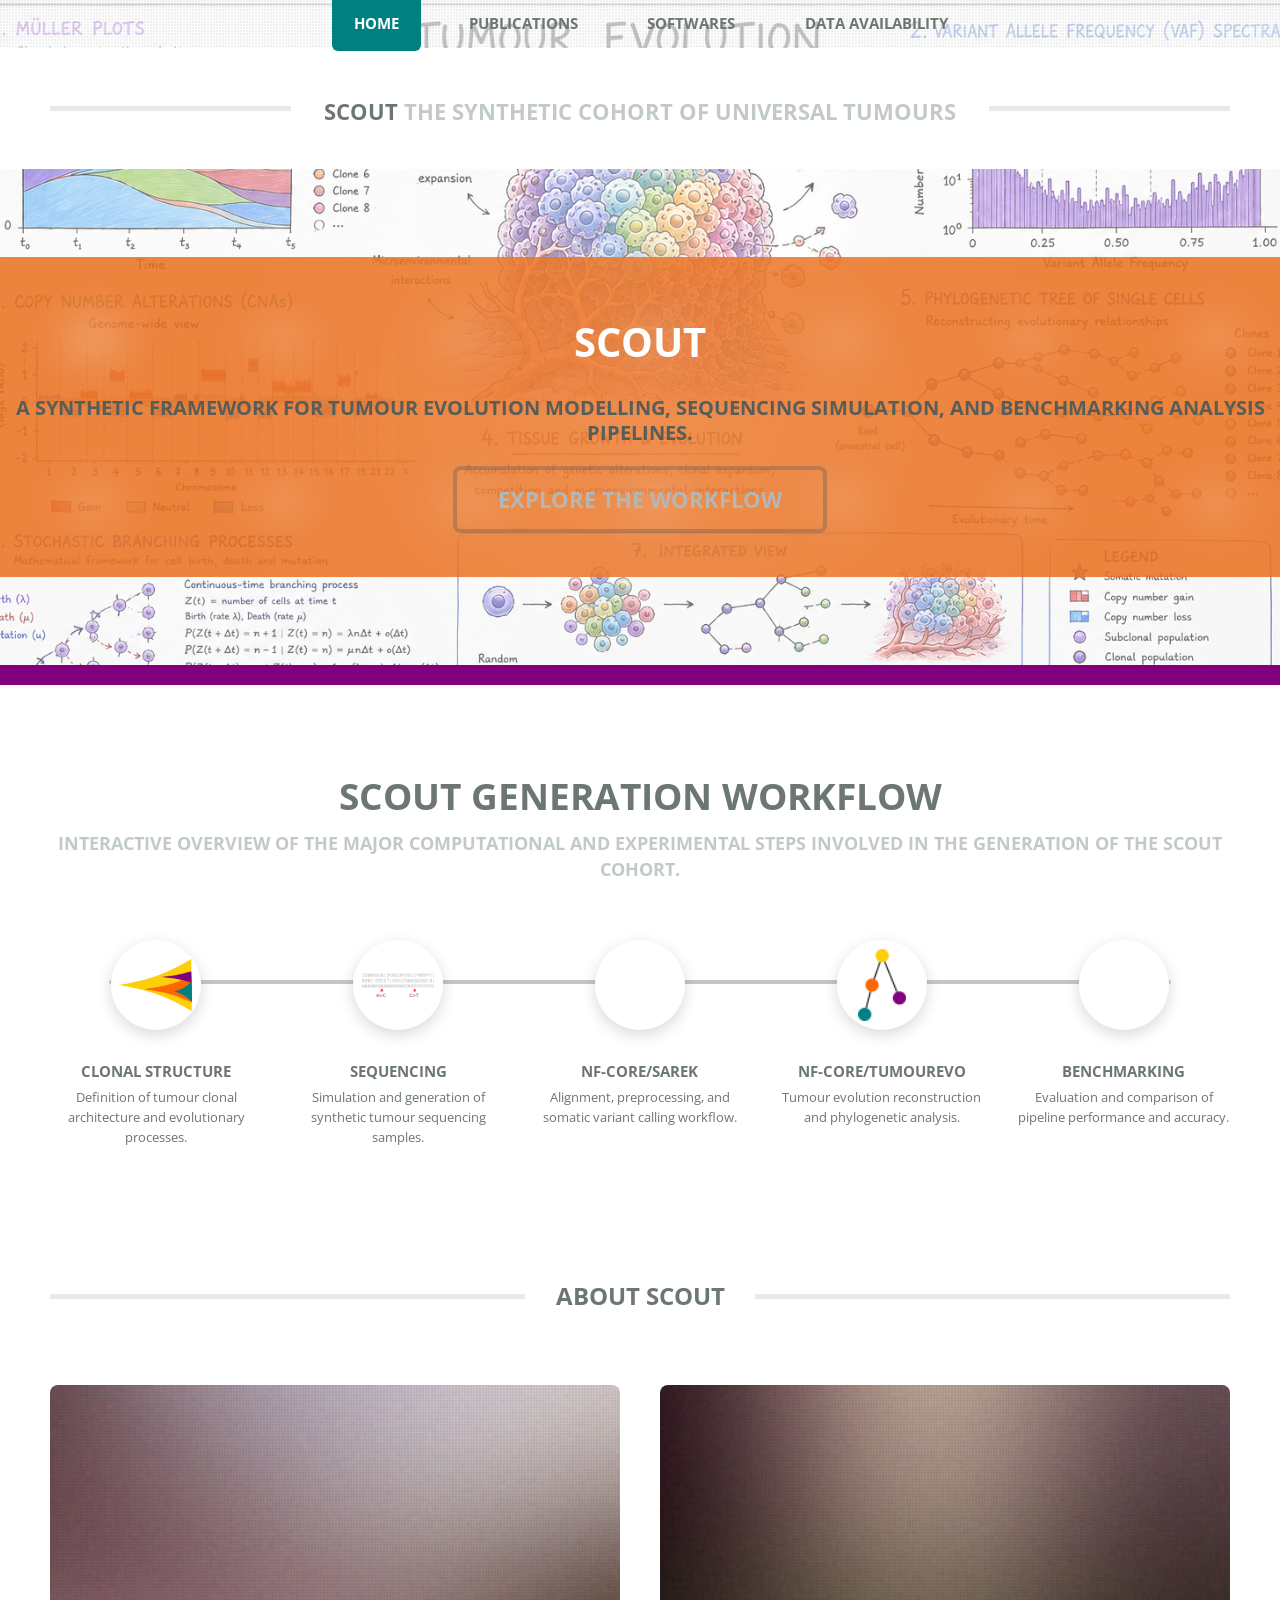
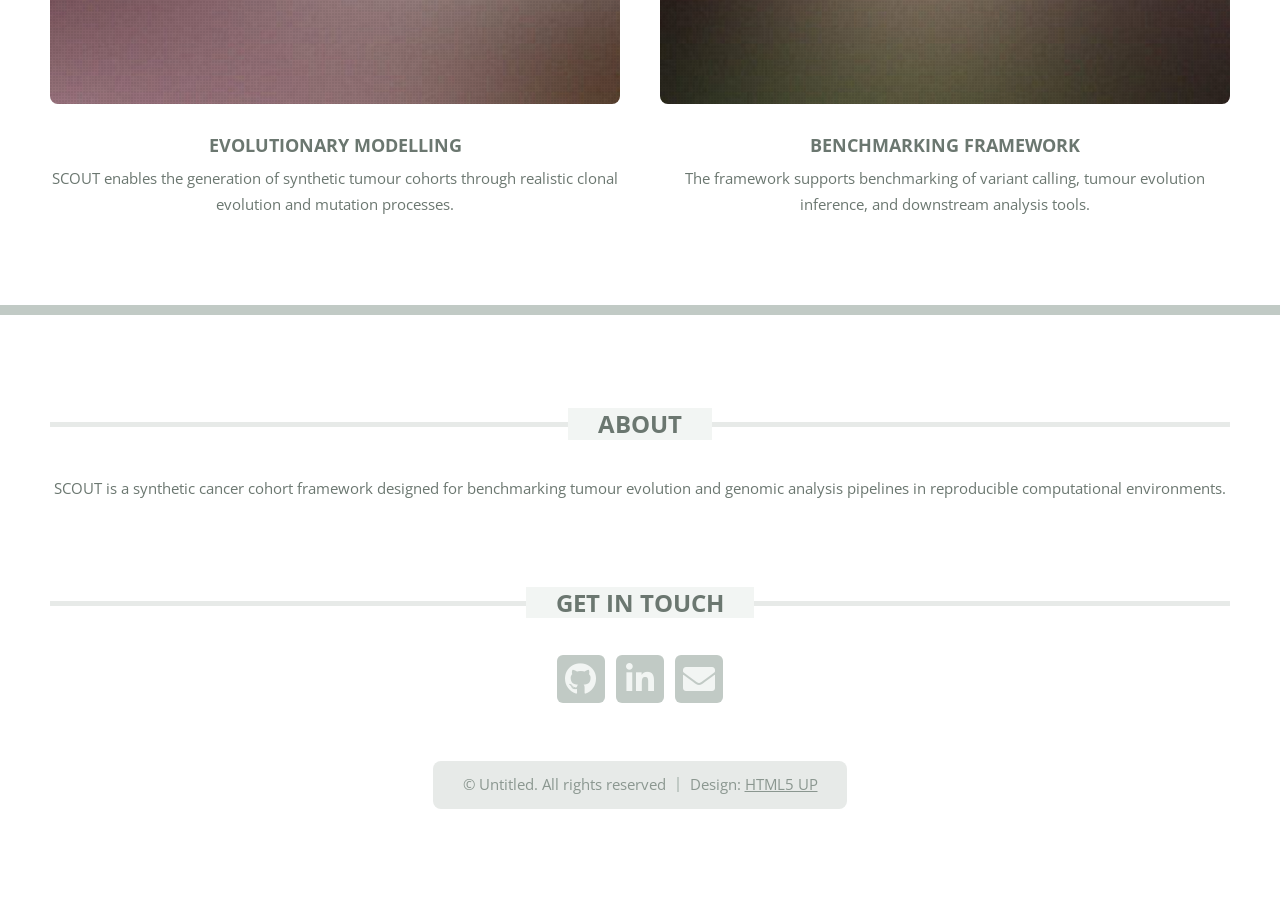
==== commit 53ccbc13: "try fancier output" ====
--- a/index.html
+++ b/index.html
@@ -132,7 +132,7 @@
 				<ul>
 					<li class="current"><a href="index.html">Home</a></li>
 					<li><a href="publications.html">Publications</a></li>
-					<li><a href="softwares.html">Softwares</a></li>
+					<li><a href="softwares-fancy.html">Softwares</a></li>
 					<li><a href="data-avail.html">Data Availability</a></li>
 					<!-- <li><a href="prova-sidebar.html">Pipeline</a></li> -->
 				</ul>
--- a/assets/css/main.css
+++ b/assets/css/main.css
@@ -81,10 +81,19 @@
 	*, *:before, *:after {
 		box-sizing: inherit;
 	}
-
 	body {
-		/* color of the entire page background */
-		background: #90e2ab;
+		margin: 0;
+		min-height: 100vh;
+
+		/* background image */
+		background-image:
+			linear-gradient(rgba(255,255,255,0.4), rgba(255,255,255,0.4)),
+			url("images/background_image.png");
+
+		background-size: cover;
+		background-position: center;
+		background-repeat: no-repeat;
+		background-attachment: fixed;
 	}
 
 		body.is-preload *, body.is-preload *:before, body.is-preload *:after {
@@ -2533,9 +2542,9 @@
 					color: #e4e7e5;
 					border-color: rgba(87, 93, 89, 0.75);
 				}
-
+				/* botton for the explore workflow	 */
 				#banner .content .button:active {
-					color: #ee0000;
+					color: #fbf9f9;
 					border-color: #616763;
 				}
 
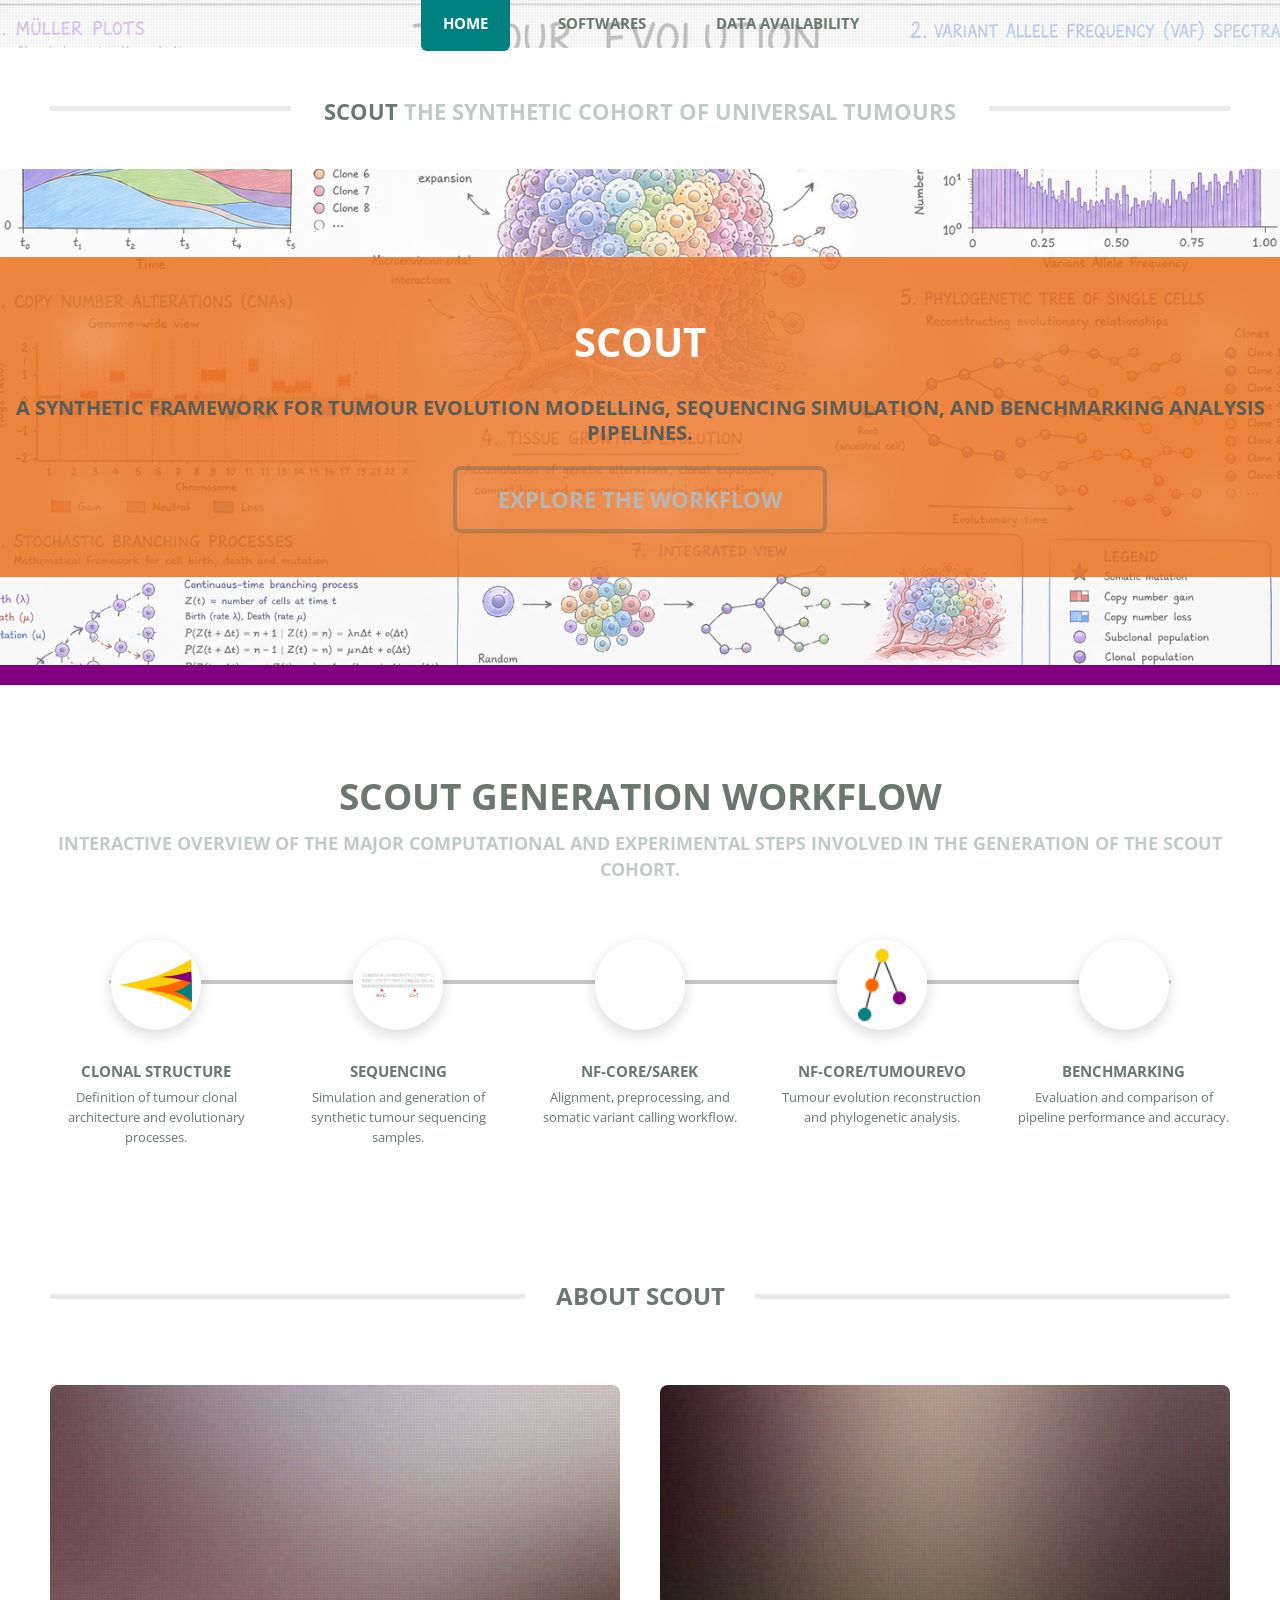
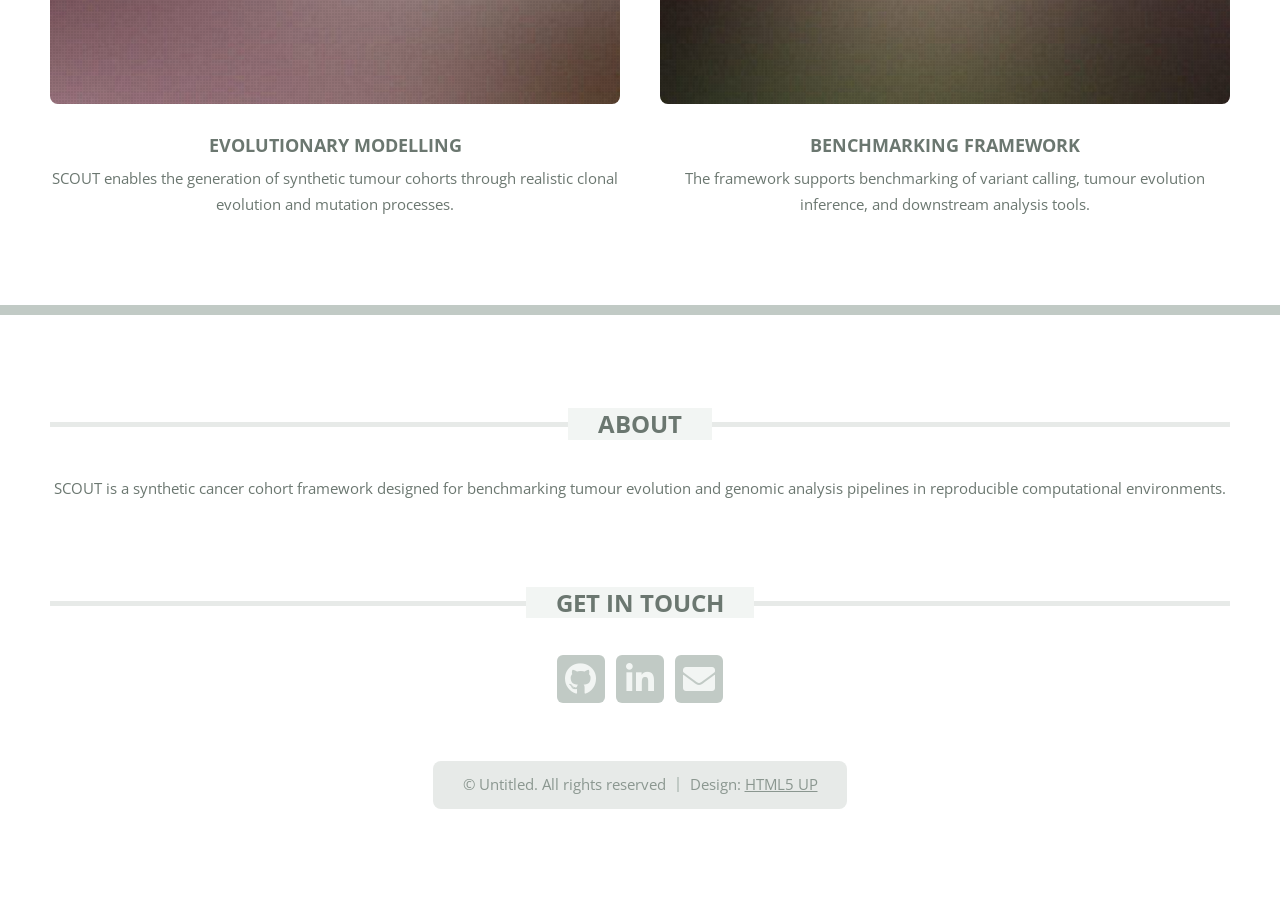
==== commit 37696313: "major refactoring" ====
--- a/index.html
+++ b/index.html
@@ -131,9 +131,9 @@
 			<nav id="nav">
 				<ul>
 					<li class="current"><a href="index.html">Home</a></li>
-					<li><a href="publications.html">Publications</a></li>
+					<!-- <li><a href="publications.html">Publications</a></li> -->
 					<li><a href="softwares-fancy.html">Softwares</a></li>
-					<li><a href="data-avail.html">Data Availability</a></li>
+					<li><a href="data-avail-fancy.html">Data Availability</a></li>
 					<!-- <li><a href="prova-sidebar.html">Pipeline</a></li> -->
 				</ul>
 			</nav>
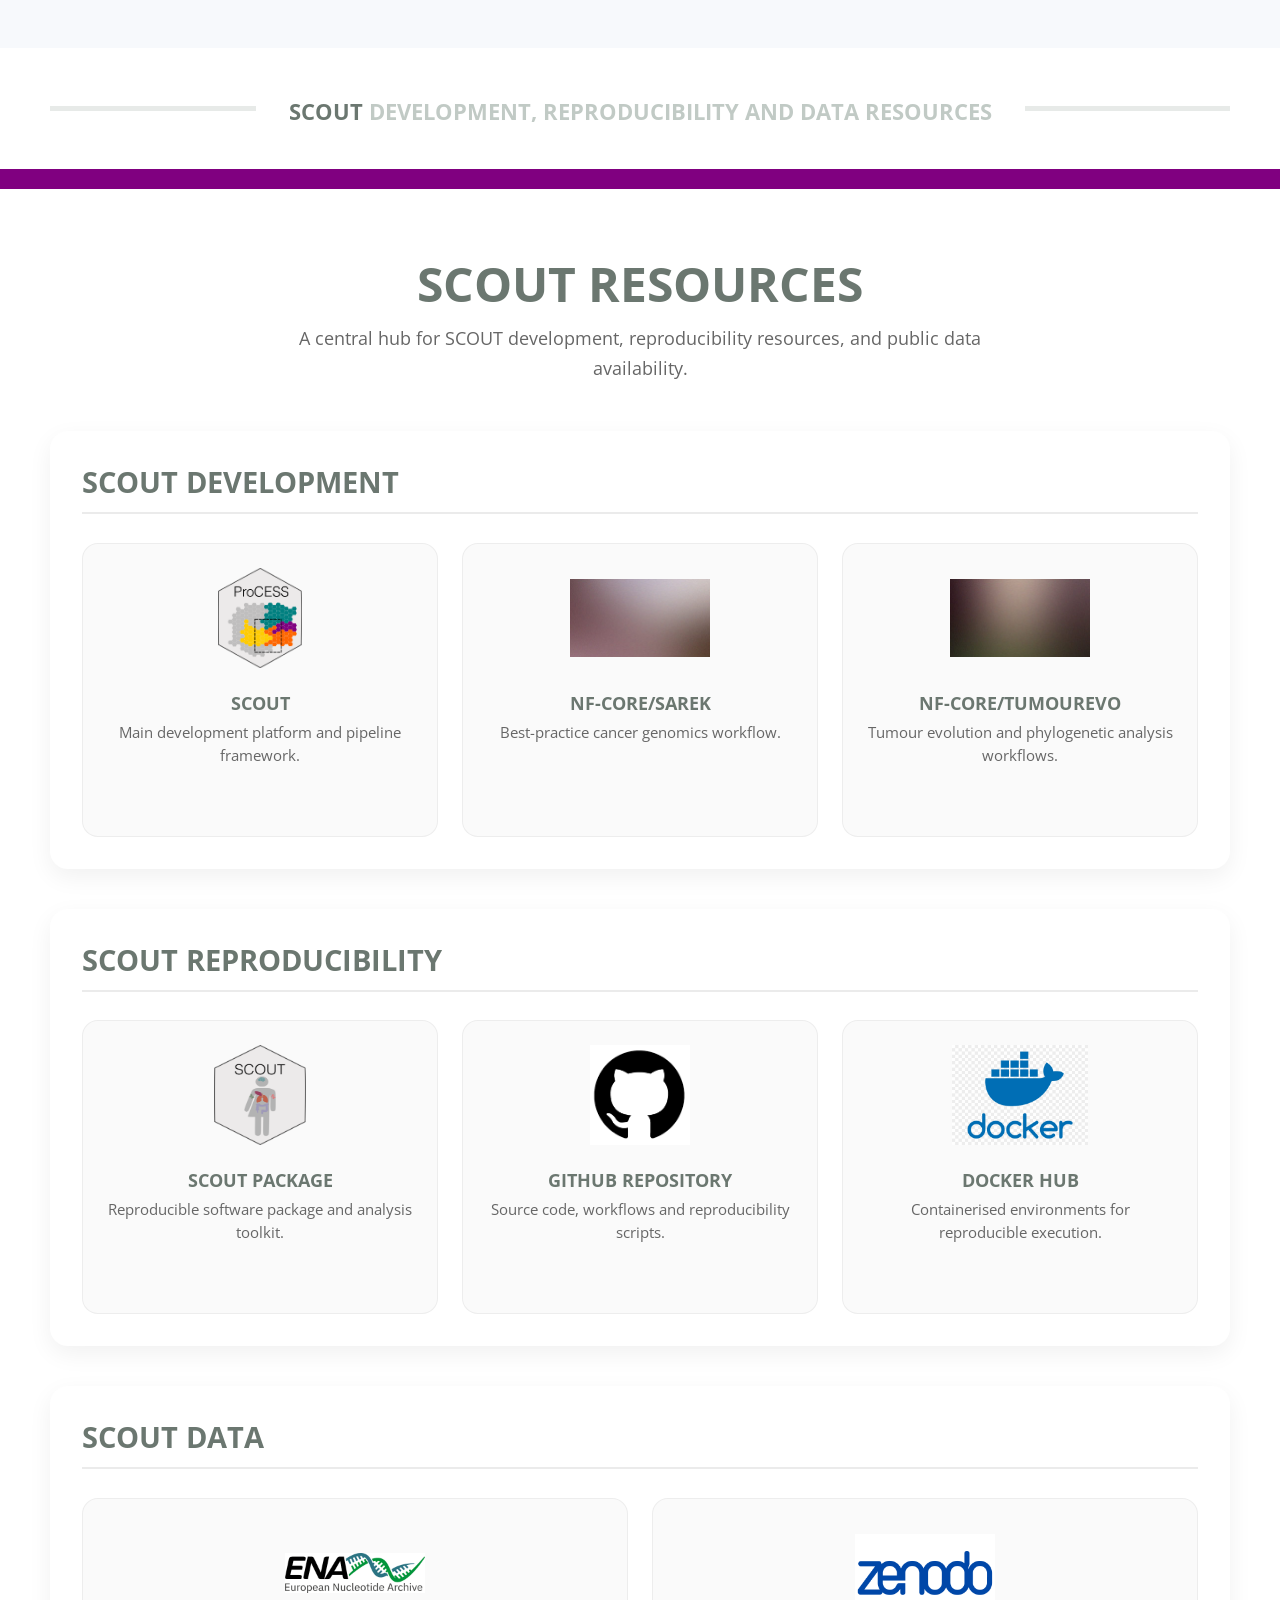
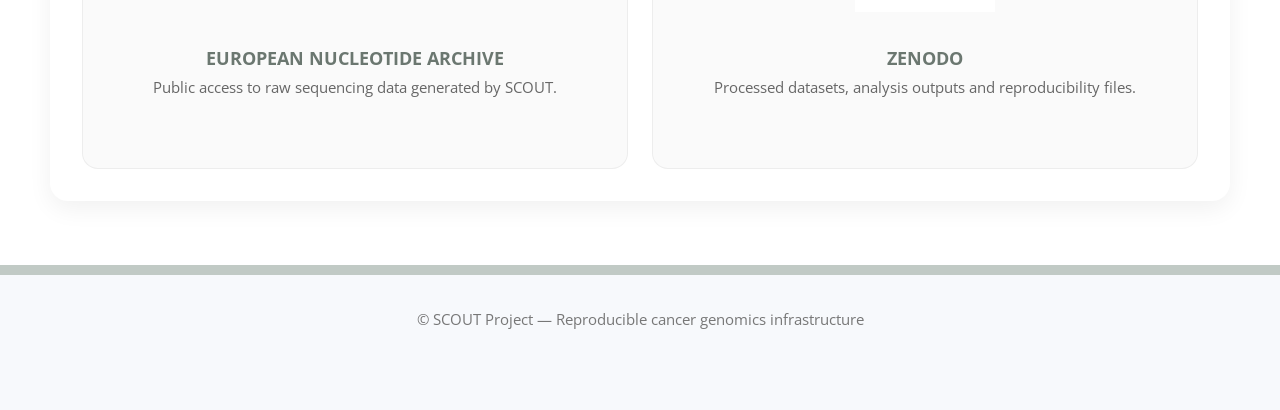
==== commit f4da5ec8: "simplify main page" ====
--- a/index.html
+++ b/index.html
@@ -1,411 +1,324 @@
-<!DOCTYPE HTML>
-<!--
-	TXT by HTML5 UP
-	html5up.net
--->
-<html>
-	<head>
-		<title>The Synthetic Cohort of Universal Tumours (SCOUT)</title>
-		<meta charset="utf-8" />
-		<meta name="viewport" content="width=device-width, initial-scale=1, user-scalable=no" />
-		<link rel="stylesheet" href="assets/css/main.css" />
-
-		<style>
-
-			/* =========================
-			   SCOUT Timeline
-			========================= */
-
-			.timeline {
-				display: flex;
-				justify-content: space-between;
-				align-items: flex-start;
-				position: relative;
-				margin-top: 4em;
-				margin-bottom: 2em;
-				gap: 1em;
-				flex-wrap: wrap;
-			}
-
-			.timeline::before {
-				content: '';
-				position: absolute;
-				top: 40px;
-				left: 5%;
-				width: 90%;
-				height: 4px;
-				background: rgba(87, 93, 89, 0.35);
-				z-index: 0;
-				border-radius: 10px;
-			}
-
-			.timeline-step {
-				position: relative;
-				z-index: 1;
-				width: 18%;
-				text-align: center;
-			}
-
-			.timeline-step a {
-				text-decoration: none;
-				color: inherit;
-				display: block;
-			}
-
-			.circle {
-				width: 90px;
-				height: 90px;
-				margin: 0 auto 1em auto;
-				border-radius: 50%;
-				background: rgba(255, 255, 255);
-				display: flex;
-				align-items: center;
-				justify-content: center;
-				font-size: 2.2em;
-				transition: all 0.3s ease;
-				box-shadow: 0 5px 15px rgba(0,0,0,0.15);
-			}
-			.circle img {
-				width: 80%;
-				height: 80%;
-				object-fit: contain;
-				display: block;
-			}
-
-			.timeline-step:hover .circle {
-				transform: translateY(-10px) scale(1.08);
-				background: rgba(87, 93, 89, 0.7);
-			}
-
-			.timeline-step h3 {
-				font-size: 1em;
-				margin-bottom: 0.5em;
-			}
-
-			.timeline-step p {
-				font-size: 0.9em;
-				line-height: 1.5em;
-			}
-
-			/* Responsive */
-
-			@media screen and (max-width: 980px) {
-
-				.timeline {
-					flex-direction: column;
-					align-items: center;
-				}
-
-				.timeline::before {
-					display: none;
-				}
-
-				.timeline-step {
-					width: 100%;
-					max-width: 400px;
-					margin-bottom: 2em;
-				}
-			}
-
-		</style>
-
-	</head>
-
-	<body class="homepage is-preload">
-
-		<div id="page-wrapper">
-
-			<!-- Header -->
-			<header id="header">
-				<div class="logo container">
-					<div>
-						<h1>
-							<a href="index.html" id="logo">SCOUT</a>
-						</h1>
-						<p>The Synthetic Cohort of Universal Tumours</p>
-					</div>
-				</div>
-			</header>
-
-			<!-- Nav -->
-			<nav id="nav">
-				<ul>
-					<li class="current"><a href="index.html">Home</a></li>
-					<!-- <li><a href="publications.html">Publications</a></li> -->
-					<li><a href="softwares-fancy.html">Softwares</a></li>
-					<li><a href="data-avail-fancy.html">Data Availability</a></li>
-					<!-- <li><a href="prova-sidebar.html">Pipeline</a></li> -->
-				</ul>
-			</nav>
-
-			<!-- Banner -->
-			<section id="banner">
-				<div class="content">
-					<h2>SCOUT</h2>
-					<p>
-						A synthetic framework for tumour evolution modelling,
-						sequencing simulation, and benchmarking analysis pipelines.
-					</p>
-
-					<a href="#main" class="button scrolly">
-						Explore the Workflow
-					</a>
-				</div>
-			</section>
-
-			<!-- Main -->
-			<section id="main">
-
-				<div class="container">
-
-					<!-- Intro -->
-					<section class="box highlight">
-
-						<header>
-							<h2>SCOUT Generation Workflow</h2>
-
-							<p>
-								Interactive overview of the major computational and
-								experimental steps involved in the generation of
-								the SCOUT cohort.
-							</p>
-						</header>
-
-						<!-- Timeline -->
-						<div class="timeline">
-
-							<!-- Step 1 -->
-							<div class="timeline-step">
-								<a href="softwares.html" target="_blank">
-
-									<div class="circle">
-										<img src="images/icon_muller.png" alt="Clonal structure icon">
-									</div>
-
-									<h3>Clonal Structure</h3>
-
-									<p>
-										Definition of tumour clonal architecture
-										and evolutionary processes.
-									</p>
-
-								</a>
-							</div>
-
-							<!-- Step 2 -->
-							<div class="timeline-step">
-								<a href="softwares.html" target="_blank">
-
-									<div class="circle">
-										<img src="images/fastq_icon.png" alt="Sequencing">
-									</div>
-
-									<h3>Sequencing</h3>
-
-									<p>
-										Simulation and generation of synthetic
-										tumour sequencing samples.
-									</p>
-
-								</a>
-							</div>
-
-							<!-- Step 3 -->
-							<div class="timeline-step">
-								<a href="https://nf-co.re/sarek" target="_blank">
-
-									<div class="circle"></div>
-
-									<h3>nf-core/sarek</h3>
-
-									<p>
-										Alignment, preprocessing, and
-										somatic variant calling workflow.
-									</p>
-
-								</a>
-							</div>
-
-							<!-- Step 4 -->
-							<div class="timeline-step">
-								<a href="https://github.com/nf-core/tumourevo" target="_blank">
-
-									<div class="circle">
-										<img src="images/clone_tree_icon.png" alt="Clone tree tumourevo">
-									</div>
-
-									<h3>nf-core/tumourevo</h3>
-
-									<p>
-										Tumour evolution reconstruction
-										and phylogenetic analysis.
-									</p>
-
-								</a>
-							</div>
-
-							<!-- Step 5 -->
-							<div class="timeline-step">
-								<a href="softwares.html" target="_blank">
-
-									<div class="circle"></div>
-
-									<h3>Benchmarking</h3>
-
-									<p>
-										Evaluation and comparison of
-										pipeline performance and accuracy.
-									</p>
-
-								</a>
-							</div>
-
-						</div>
-
-					</section>
-
-					<!-- Additional Info -->
-					<section class="box features">
-
-						<h2 class="major">
-							<span>About SCOUT</span>
-						</h2>
-
-						<div class="row">
-
-							<div class="col-6 col-12-medium">
-
-								<section class="box feature">
-
-									<a href="#" class="image featured">
-										<img src="images/pic01.jpg" alt="" />
-									</a>
-
-									<h3>Evolutionary Modelling</h3>
-
-									<p>
-										SCOUT enables the generation of synthetic tumour cohorts
-										through realistic clonal evolution and mutation processes.
-									</p>
-
-								</section>
-
-							</div>
-
-							<div class="col-6 col-12-medium">
-
-								<section class="box feature">
-
-									<a href="#" class="image featured">
-										<img src="images/pic02.jpg" alt="" />
-									</a>
-
-									<h3>Benchmarking Framework</h3>
-
-									<p>
-										The framework supports benchmarking of variant calling,
-										tumour evolution inference, and downstream analysis tools.
-									</p>
-
-								</section>
-
-							</div>
-
-						</div>
-
-					</section>
-
-				</div>
-
-			</section>
-
-			<!-- Footer -->
-			<footer id="footer">
-
-				<div class="container">
-
-					<div class="row gtr-200">
-
-						<div class="col-12">
-
-							<section>
-
-								<h2 class="major">
-									<span>About</span>
-								</h2>
-
-								<p>
-									SCOUT is a synthetic cancer cohort framework designed
-									for benchmarking tumour evolution and genomic analysis
-									pipelines in reproducible computational environments.
-								</p>
-
-							</section>
-
-						</div>
-
-						<div class="col-12">
-
-							<section>
-
-								<h2 class="major">
-									<span>Get in Touch</span>
-								</h2>
-
-								<ul class="contact">
-
-									<li>
-										<a class="icon brands fa-github"
-										   href="https://github.com/"
-										   target="_blank">
-											<span class="label">GitHub</span>
-										</a>
-									</li>
-
-									<li>
-										<a class="icon brands fa-linkedin-in"
-										   href="#"
-										   target="_blank">
-											<span class="label">LinkedIn</span>
-										</a>
-									</li>
-
-									<li>
-										<a class="icon solid fa-envelope"
-										   href="mailto:your@email.com">
-											<span class="label">Email</span>
-										</a>
-									</li>
-
-								</ul>
-
-							</section>
-
-						</div>
-
-					</div>
-
-					<!-- Copyright -->
-						<div id="copyright">
-							<ul class="menu">
-								<li>&copy; Untitled. All rights reserved</li><li>Design: <a href="http://html5up.net">HTML5 UP</a></li>
-							</ul>
-						</div>
-
-				</div>
-
-			</footer>
-
-		</div>
-
-		<!-- Scripts -->
-		<script src="assets/js/jquery.min.js"></script>
-		<script src="assets/js/jquery.dropotron.min.js"></script>
-		<script src="assets/js/jquery.scrolly.min.js"></script>
-		<script src="assets/js/browser.min.js"></script>
-		<script src="assets/js/breakpoints.min.js"></script>
-		<script src="assets/js/util.js"></script>
-		<script src="assets/js/main.js"></script>
-
-	</body>
+<!DOCTYPE HTML>
+<html lang="en">
+<head>
+	<meta charset="utf-8" />
+	<meta name="viewport" content="width=device-width, initial-scale=1, user-scalable=no" />
+
+	<title>SCOUT | Development, Reproducibility & Data</title>
+
+	<link rel="stylesheet" href="assets/css/main.css" />
+
+	<style>
+		/* Page Styling */
+		body {
+			background: #f7f9fc;
+		}
+
+		#main {
+			padding: 4rem 0;
+		}
+
+		.page-intro {
+			text-align: center;
+			margin-bottom: 3rem;
+		}
+
+		.page-intro h1 {
+			font-size: 3rem;
+			margin-bottom: 0.5rem;
+		}
+
+		.page-intro p {
+			font-size: 1.1rem;
+			color: #666;
+			max-width: 700px;
+			margin: 0 auto;
+			line-height: 1.7;
+		}
+
+		/* Section Cards */
+		.section-card {
+			background: #ffffff;
+			border-radius: 18px;
+			padding: 2rem;
+			margin-bottom: 2.5rem;
+			box-shadow: 0 8px 24px rgba(0,0,0,0.06);
+		}
+
+		.section-title {
+			font-size: 1.8rem;
+			margin-bottom: 1.8rem;
+			border-bottom: 2px solid rgba(0,0,0,0.08);
+			padding-bottom: 0.7rem;
+		}
+
+		/* Logo Grid */
+		.logo-grid {
+			display: grid;
+			grid-template-columns: repeat(auto-fit, minmax(220px, 1fr));
+			gap: 1.5rem;
+		}
+
+		.logo-item {
+			background: #fafafa;
+			border-radius: 16px;
+			padding: 1.5rem;
+			text-align: center;
+			transition: all 0.25s ease;
+			border: 1px solid rgba(0,0,0,0.05);
+		}
+
+		.logo-item:hover {
+			transform: translateY(-4px);
+			box-shadow: 0 10px 20px rgba(0,0,0,0.08);
+		}
+
+		.logo-item a {
+			text-decoration: none;
+			color: inherit;
+		}
+
+		.logo-item img {
+			width: 100%;
+			max-width: 140px;
+			height: 100px;
+			object-fit: contain;
+			margin-bottom: 1rem;
+		}
+
+		.logo-item h3 {
+			font-size: 1.1rem;
+			margin-bottom: 0.4rem;
+		}
+
+		.logo-item p {
+			font-size: 0.95rem;
+			color: #666;
+			line-height: 1.5;
+		}
+
+		/* Footer */
+		#footer {
+			padding: 2rem 0;
+			text-align: center;
+			color: #777;
+			font-size: 0.95rem;
+		}
+
+		/* Responsive */
+		@media screen and (max-width: 736px) {
+			.page-intro h1 {
+				font-size: 2.2rem;
+			}
+
+			.section-title {
+				font-size: 1.5rem;
+			}
+		}
+	</style>
+</head>
+
+<body class="is-preload">
+
+<div id="page-wrapper">
+
+	<!-- Header -->
+	<header id="header">
+		<div class="logo container">
+			<div>
+				<h1>
+					<a href="#" id="logo">SCOUT</a>
+				</h1>
+				<p>Development, reproducibility and data resources</p>
+			</div>
+		</div>
+	</header>
+
+	<!-- Main -->
+	<section id="main">
+		<div class="container">
+
+			<!-- Intro -->
+			<div class="page-intro">
+				<h1>SCOUT Resources</h1>
+				<p>
+					A central hub for SCOUT development, reproducibility resources,
+					and public data availability.
+				</p>
+			</div>
+
+			<!-- Development -->
+			<section class="section-card">
+
+				<h2 class="section-title">SCOUT Development</h2>
+
+				<div class="logo-grid">
+
+					<!-- SCOUT -->
+					<div class="logo-item">
+						<a href="https://caravagnalab.github.io/ProCESS/"
+						   target="_blank"
+						   rel="noopener noreferrer">
+
+							<img src="images/process_logo.png" alt="SCOUT Logo">
+
+							<h3>SCOUT</h3>
+
+							<p>Main development platform and pipeline framework.</p>
+
+						</a>
+					</div>
+
+					<!-- nf-core/sarek -->
+					<div class="logo-item">
+						<a href="https://nf-co.re/sarek"
+						   target="_blank"
+						   rel="noopener noreferrer">
+
+							<img src="images/pic01.jpg" alt="nf-core sarek Logo">
+
+							<h3>nf-core/sarek</h3>
+
+							<p>Best-practice cancer genomics workflow.</p>
+
+						</a>
+					</div>
+
+					<!-- nf-core/tumourevo -->
+					<div class="logo-item">
+						<a href="https://nf-co.re/tumourevo"
+						   target="_blank"
+						   rel="noopener noreferrer">
+
+							<img src="images/pic02.jpg" alt="nf-core tumourevo Logo">
+
+							<h3>nf-core/tumourevo</h3>
+
+							<p>Tumour evolution and phylogenetic analysis workflows.</p>
+
+						</a>
+					</div>
+
+				</div>
+			</section>
+
+			<!-- Reproducibility -->
+			<section class="section-card">
+
+				<h2 class="section-title">SCOUT Reproducibility</h2>
+
+				<div class="logo-grid">
+
+					<!-- SCOUT Package -->
+					<div class="logo-item">
+						<a href="https://caravagnalab.github.io/SCOUT/"
+						   target="_blank"
+						   rel="noopener noreferrer">
+
+							<img src="images/scout_logo.png" alt="SCOUT Package Logo">
+
+							<h3>SCOUT Package</h3>
+
+							<p>Reproducible software package and analysis toolkit.</p>
+
+						</a>
+					</div>
+
+					<!-- GitHub -->
+					<div class="logo-item">
+						<a href="https://github.com/caravagnalab/process_reproducibility"
+						   target="_blank"
+						   rel="noopener noreferrer">
+
+							<img src="images/github_logo.png" alt="GitHub Logo">
+
+							<h3>GitHub Repository</h3>
+
+							<p>Source code, workflows and reproducibility scripts.</p>
+
+						</a>
+					</div>
+
+					<!-- Docker -->
+					<div class="logo-item">
+						<a href="https://hub.docker.com/"
+						   target="_blank"
+						   rel="noopener noreferrer">
+
+							<img src="images/docker_logo.png" alt="Docker Logo">
+
+							<h3>Docker Hub</h3>
+
+							<p>Containerised environments for reproducible execution.</p>
+
+						</a>
+					</div>
+
+				</div>
+			</section>
+
+			<!-- Data -->
+			<section class="section-card">
+
+				<h2 class="section-title">SCOUT Data</h2>
+
+				<div class="logo-grid">
+
+					<!-- ENA -->
+					<div class="logo-item">
+						<a href="https://www.ebi.ac.uk/ena/browser/home"
+						   target="_blank"
+						   rel="noopener noreferrer">
+
+							<img src="images/ena_logo.png" alt="ENA Logo">
+
+							<h3>European Nucleotide Archive</h3>
+
+							<p>Public access to raw sequencing data generated by SCOUT.</p>
+
+						</a>
+					</div>
+
+					<!-- Zenodo -->
+					<div class="logo-item">
+						<a href="https://zenodo.org/"
+						   target="_blank"
+						   rel="noopener noreferrer">
+
+							<img src="images/zenodo_logo.png" alt="Zenodo Logo">
+
+							<h3>Zenodo</h3>
+
+							<p>Processed datasets, analysis outputs and reproducibility files.</p>
+
+						</a>
+					</div>
+
+				</div>
+			</section>
+
+		</div>
+	</section>
+
+	<!-- Footer -->
+	<footer id="footer">
+		<div class="container">
+			<p>
+				&copy; SCOUT Project — Reproducible cancer genomics infrastructure
+			</p>
+		</div>
+	</footer>
+
+</div>
+
+<!-- Scripts -->
+<script src="assets/js/jquery.min.js"></script>
+<script src="assets/js/jquery.dropotron.min.js"></script>
+<script src="assets/js/jquery.scrolly.min.js"></script>
+<script src="assets/js/browser.min.js"></script>
+<script src="assets/js/breakpoints.min.js"></script>
+<script src="assets/js/util.js"></script>
+<script src="assets/js/main.js"></script>
+
+</body>
 </html>
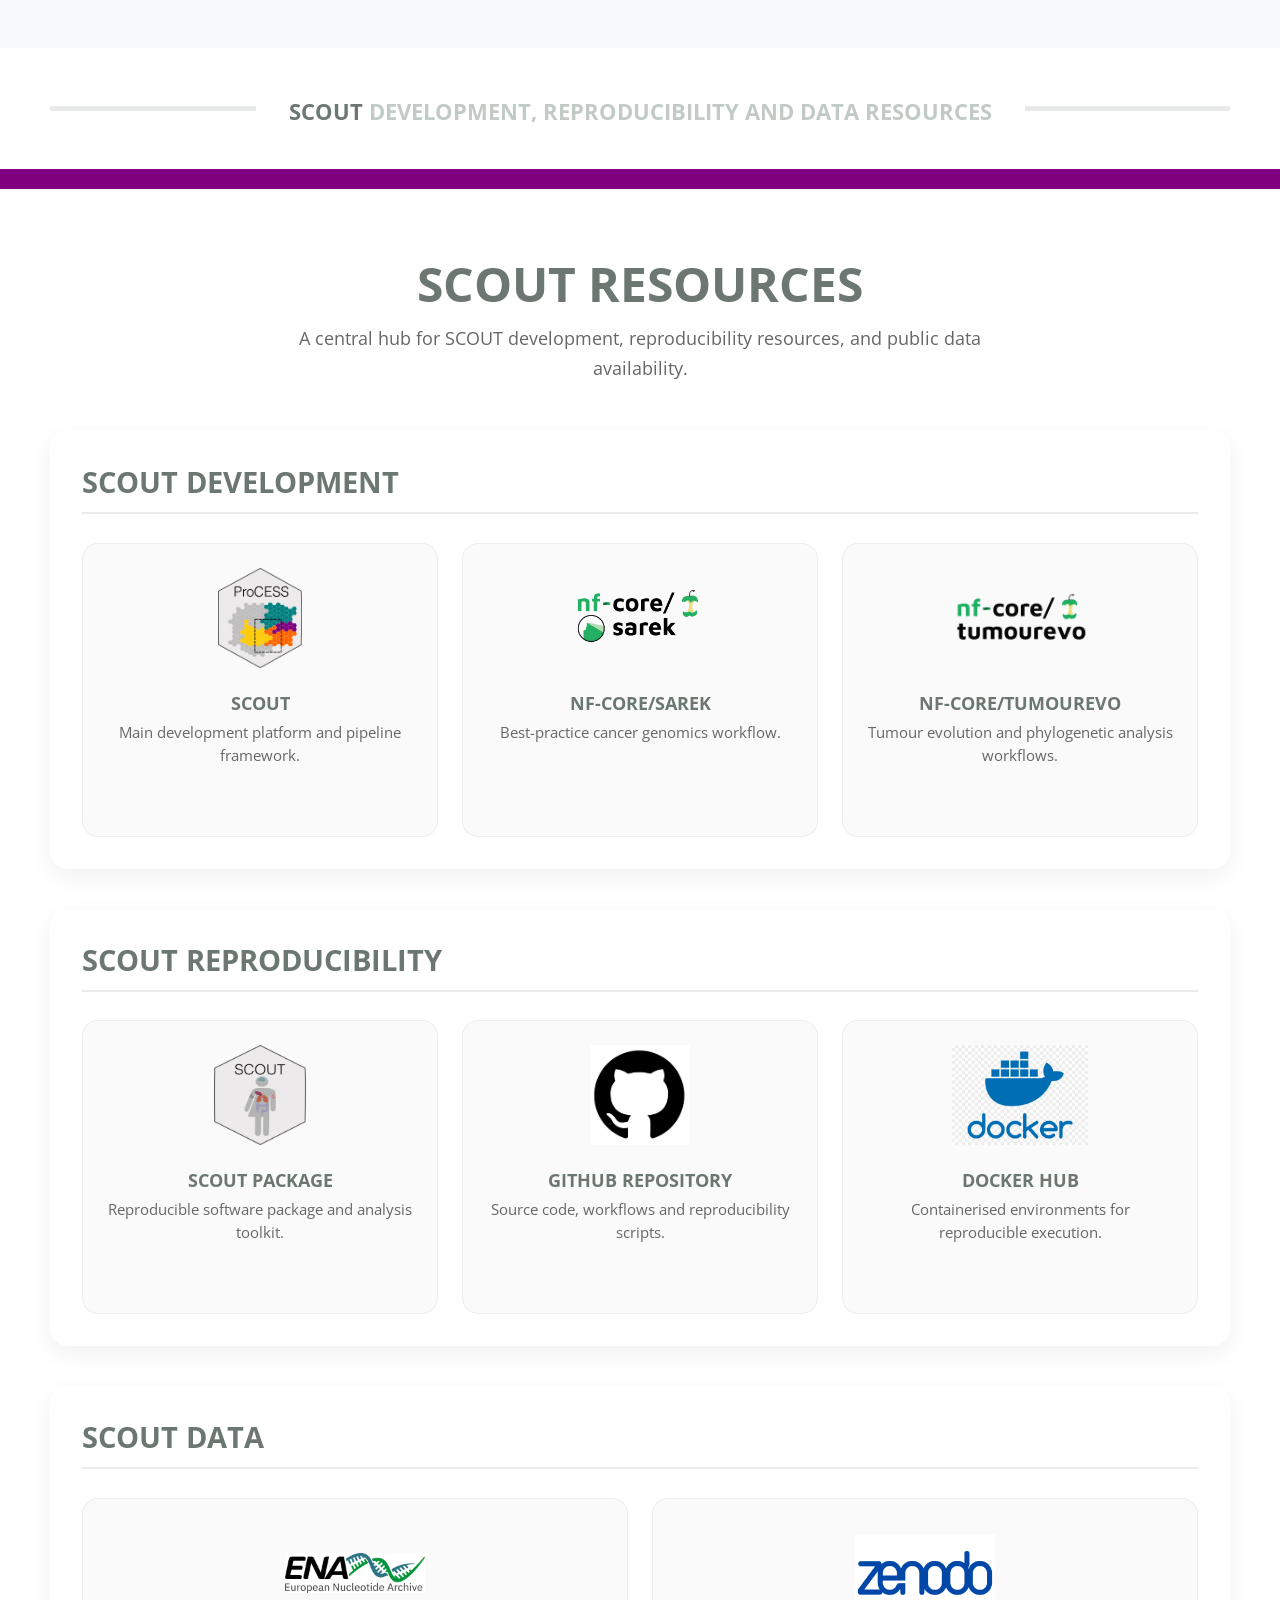
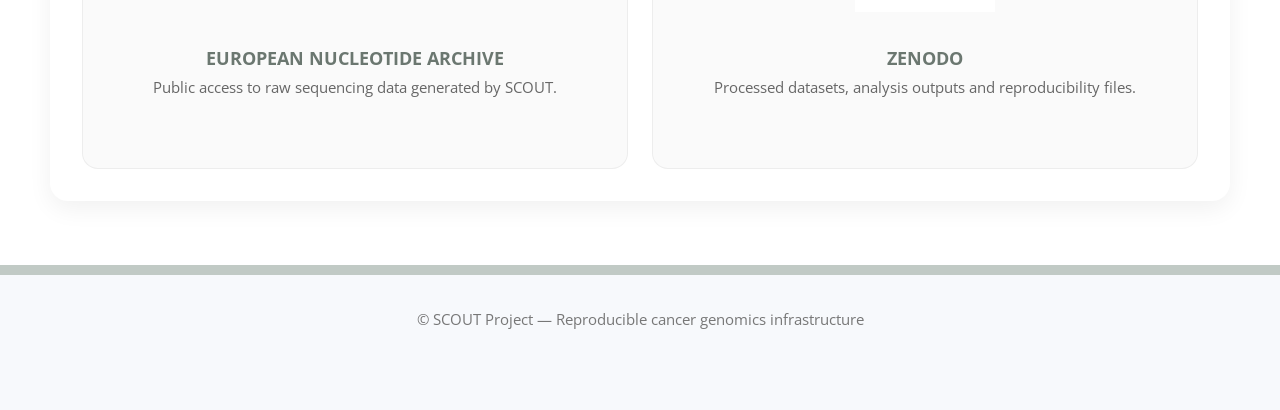
==== commit 07369c7c: "mc index.html" ====
--- a/index.html
+++ b/index.html
@@ -175,7 +175,7 @@
 						   target="_blank"
 						   rel="noopener noreferrer">
 
-							<img src="images/pic01.jpg" alt="nf-core sarek Logo">
+							<img src="images/sarek_logo.png" alt="nf-core sarek Logo">
 
 							<h3>nf-core/sarek</h3>
 
@@ -190,7 +190,7 @@
 						   target="_blank"
 						   rel="noopener noreferrer">
 
-							<img src="images/pic02.jpg" alt="nf-core tumourevo Logo">
+							<img src="images/tumourevo_logo.png" alt="nf-core tumourevo Logo">
 
 							<h3>nf-core/tumourevo</h3>
 
@@ -321,4 +321,4 @@
 <script src="assets/js/main.js"></script>
 
 </body>
-</html>+</html>
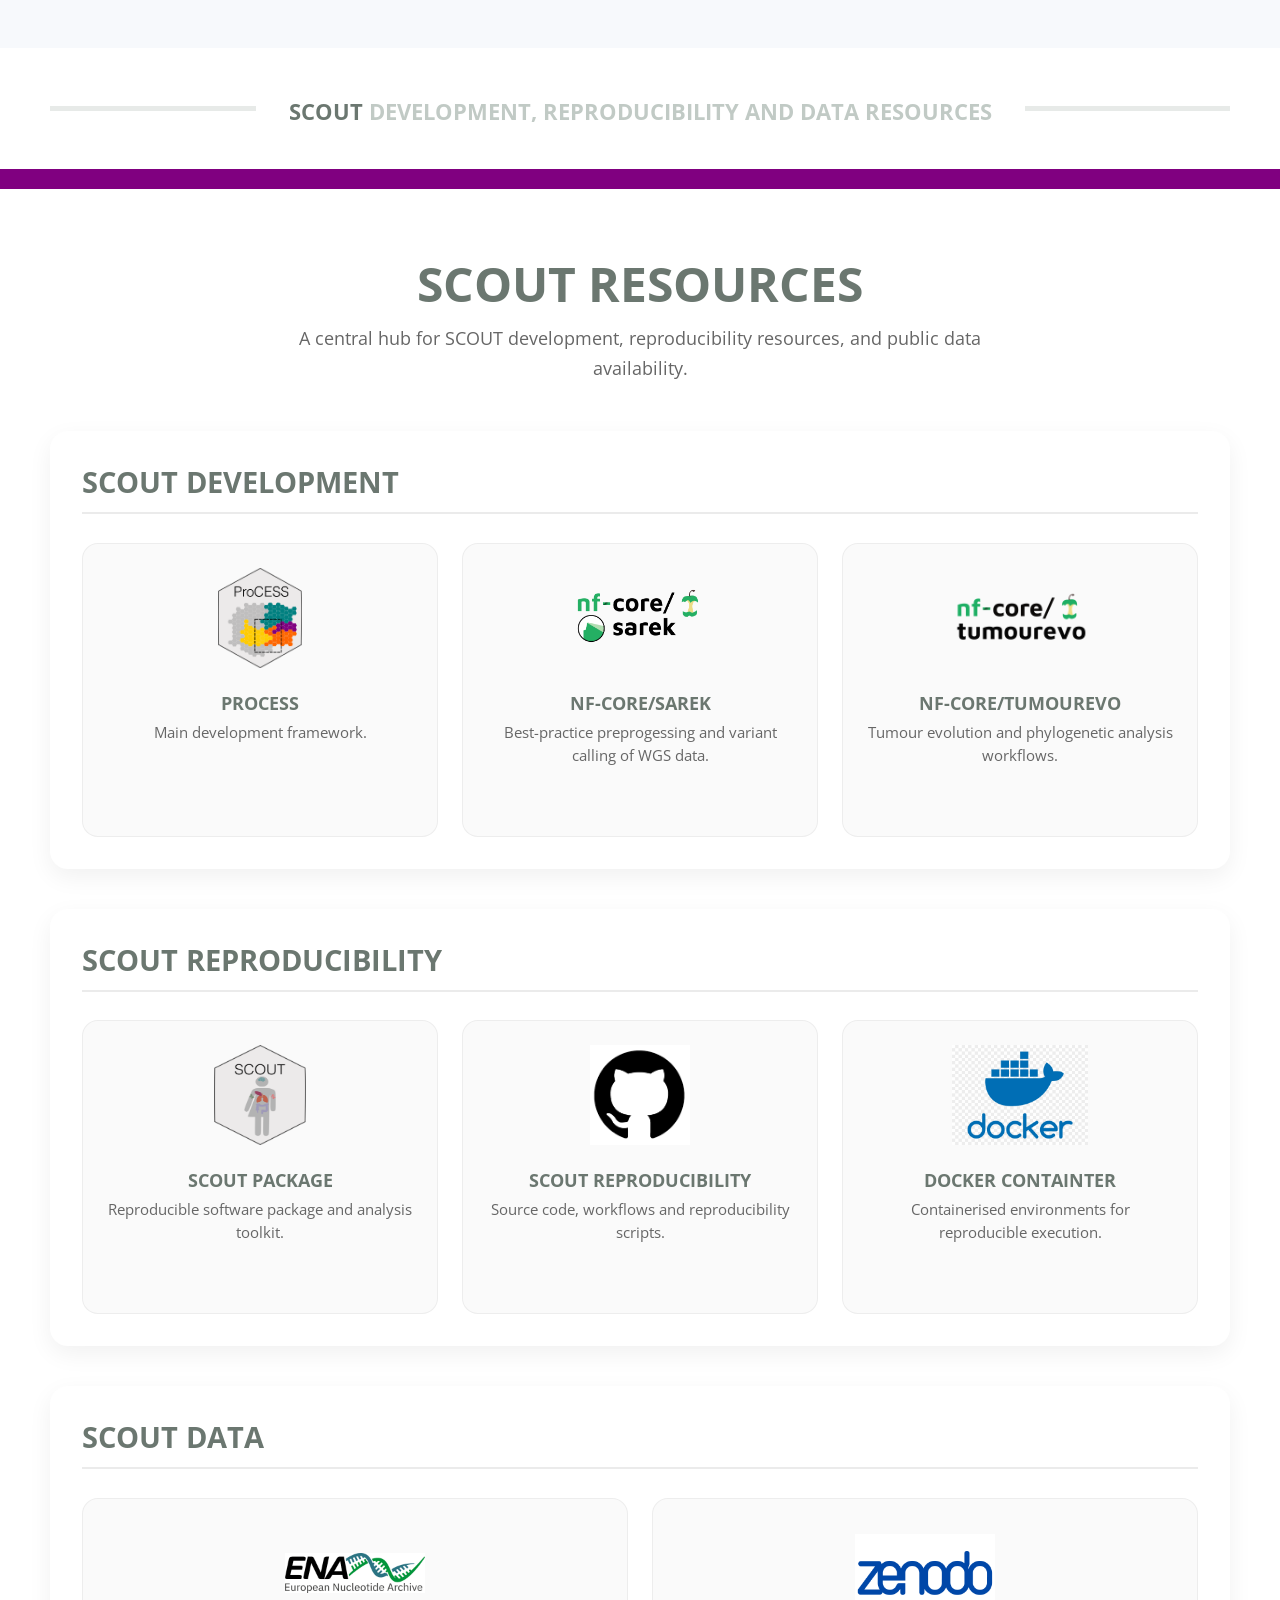
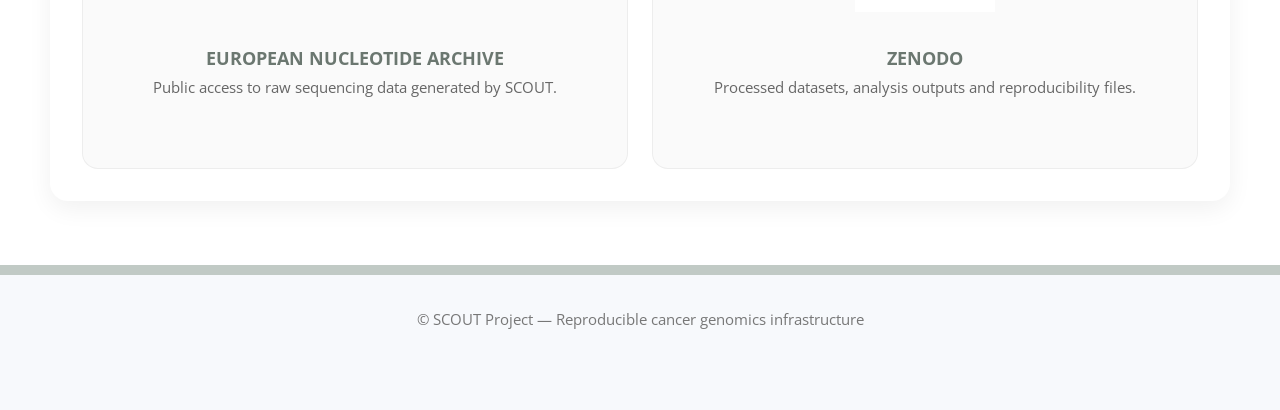
==== commit 0c929068: "mc index.html" ====
--- a/index.html
+++ b/index.html
@@ -160,11 +160,11 @@
 						   target="_blank"
 						   rel="noopener noreferrer">
 
-							<img src="images/process_logo.png" alt="SCOUT Logo">
-
-							<h3>SCOUT</h3>
-
-							<p>Main development platform and pipeline framework.</p>
+							<img src="images/process_logo.png" alt="ProCESS Logo">
+
+							<h3>ProCESS</h3>
+
+							<p>Main development framework.</p>
 
 						</a>
 					</div>
@@ -179,7 +179,7 @@
 
 							<h3>nf-core/sarek</h3>
 
-							<p>Best-practice cancer genomics workflow.</p>
+							<p>Best-practice preprogessing and variant calling of WGS data.</p>
 
 						</a>
 					</div>
@@ -232,7 +232,7 @@
 
 							<img src="images/github_logo.png" alt="GitHub Logo">
 
-							<h3>GitHub Repository</h3>
+							<h3>SCOUT reproducibility</h3>
 
 							<p>Source code, workflows and reproducibility scripts.</p>
 
@@ -247,7 +247,7 @@
 
 							<img src="images/docker_logo.png" alt="Docker Logo">
 
-							<h3>Docker Hub</h3>
+							<h3>Docker containter</h3>
 
 							<p>Containerised environments for reproducible execution.</p>
 
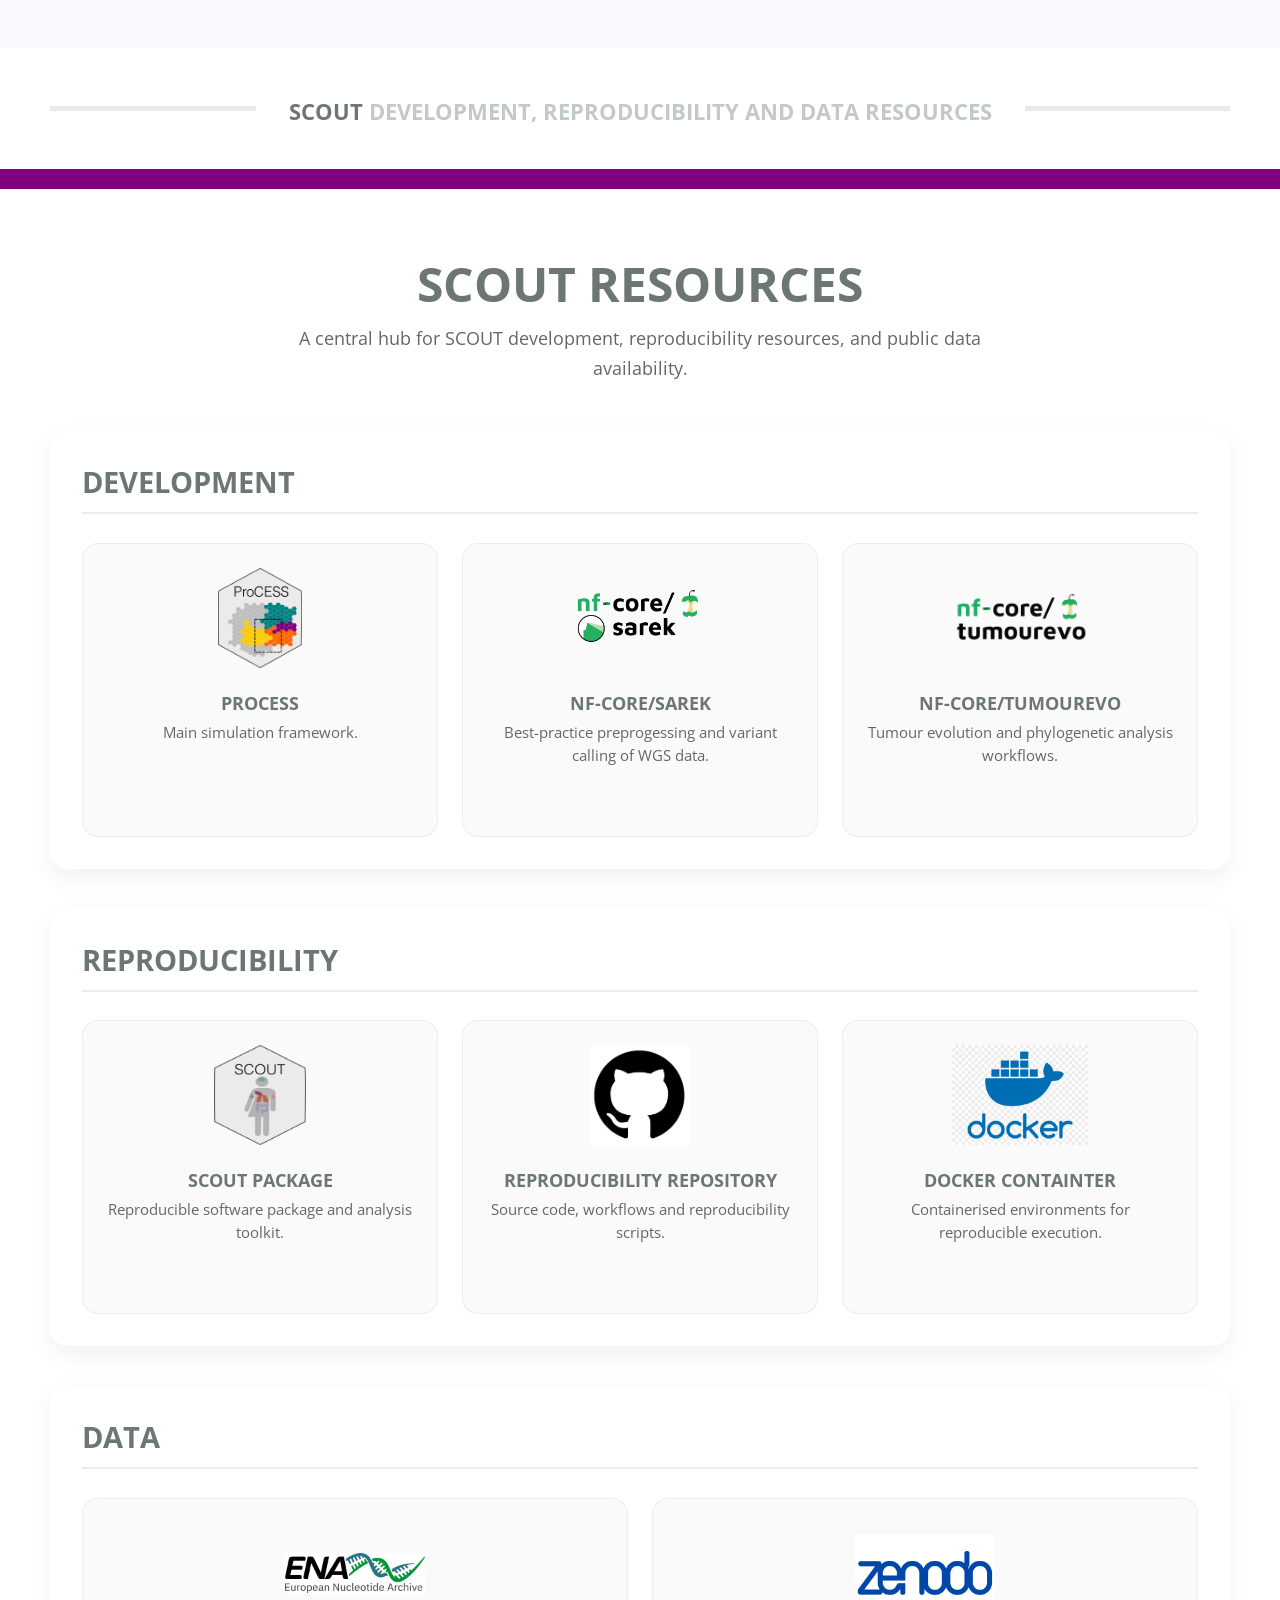
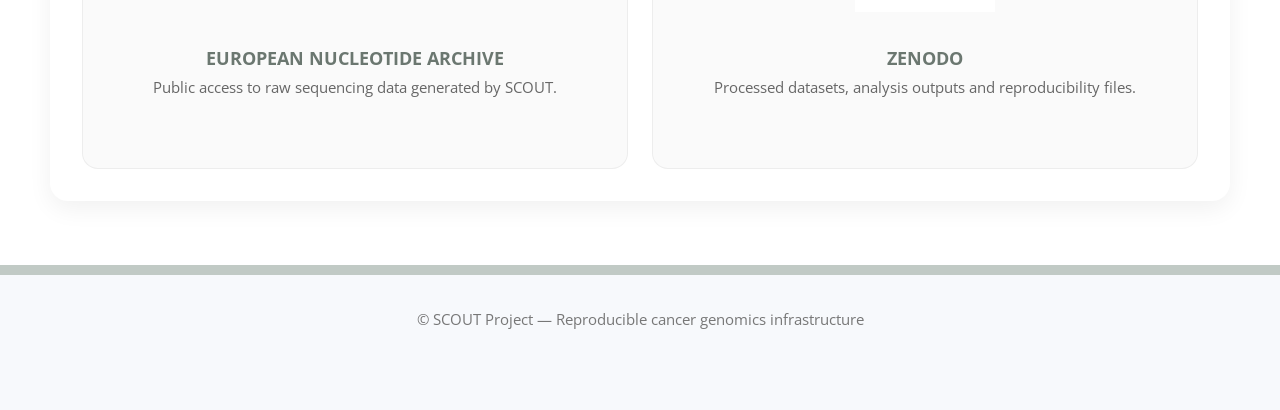
==== commit 3a681447: "mc index.html" ====
--- a/index.html
+++ b/index.html
@@ -150,7 +150,7 @@
 			<!-- Development -->
 			<section class="section-card">
 
-				<h2 class="section-title">SCOUT Development</h2>
+				<h2 class="section-title">Development</h2>
 
 				<div class="logo-grid">
 
@@ -164,7 +164,7 @@
 
 							<h3>ProCESS</h3>
 
-							<p>Main development framework.</p>
+							<p>Main simulation framework.</p>
 
 						</a>
 					</div>
@@ -205,7 +205,7 @@
 			<!-- Reproducibility -->
 			<section class="section-card">
 
-				<h2 class="section-title">SCOUT Reproducibility</h2>
+				<h2 class="section-title">Reproducibility</h2>
 
 				<div class="logo-grid">
 
@@ -232,7 +232,7 @@
 
 							<img src="images/github_logo.png" alt="GitHub Logo">
 
-							<h3>SCOUT reproducibility</h3>
+							<h3>Reproducibility repository</h3>
 
 							<p>Source code, workflows and reproducibility scripts.</p>
 
@@ -241,7 +241,7 @@
 
 					<!-- Docker -->
 					<div class="logo-item">
-						<a href="https://hub.docker.com/"
+						<a href="https://hub.docker.com/r/lvaleriani/process"
 						   target="_blank"
 						   rel="noopener noreferrer">
 
@@ -260,7 +260,7 @@
 			<!-- Data -->
 			<section class="section-card">
 
-				<h2 class="section-title">SCOUT Data</h2>
+				<h2 class="section-title">Data</h2>
 
 				<div class="logo-grid">
 
